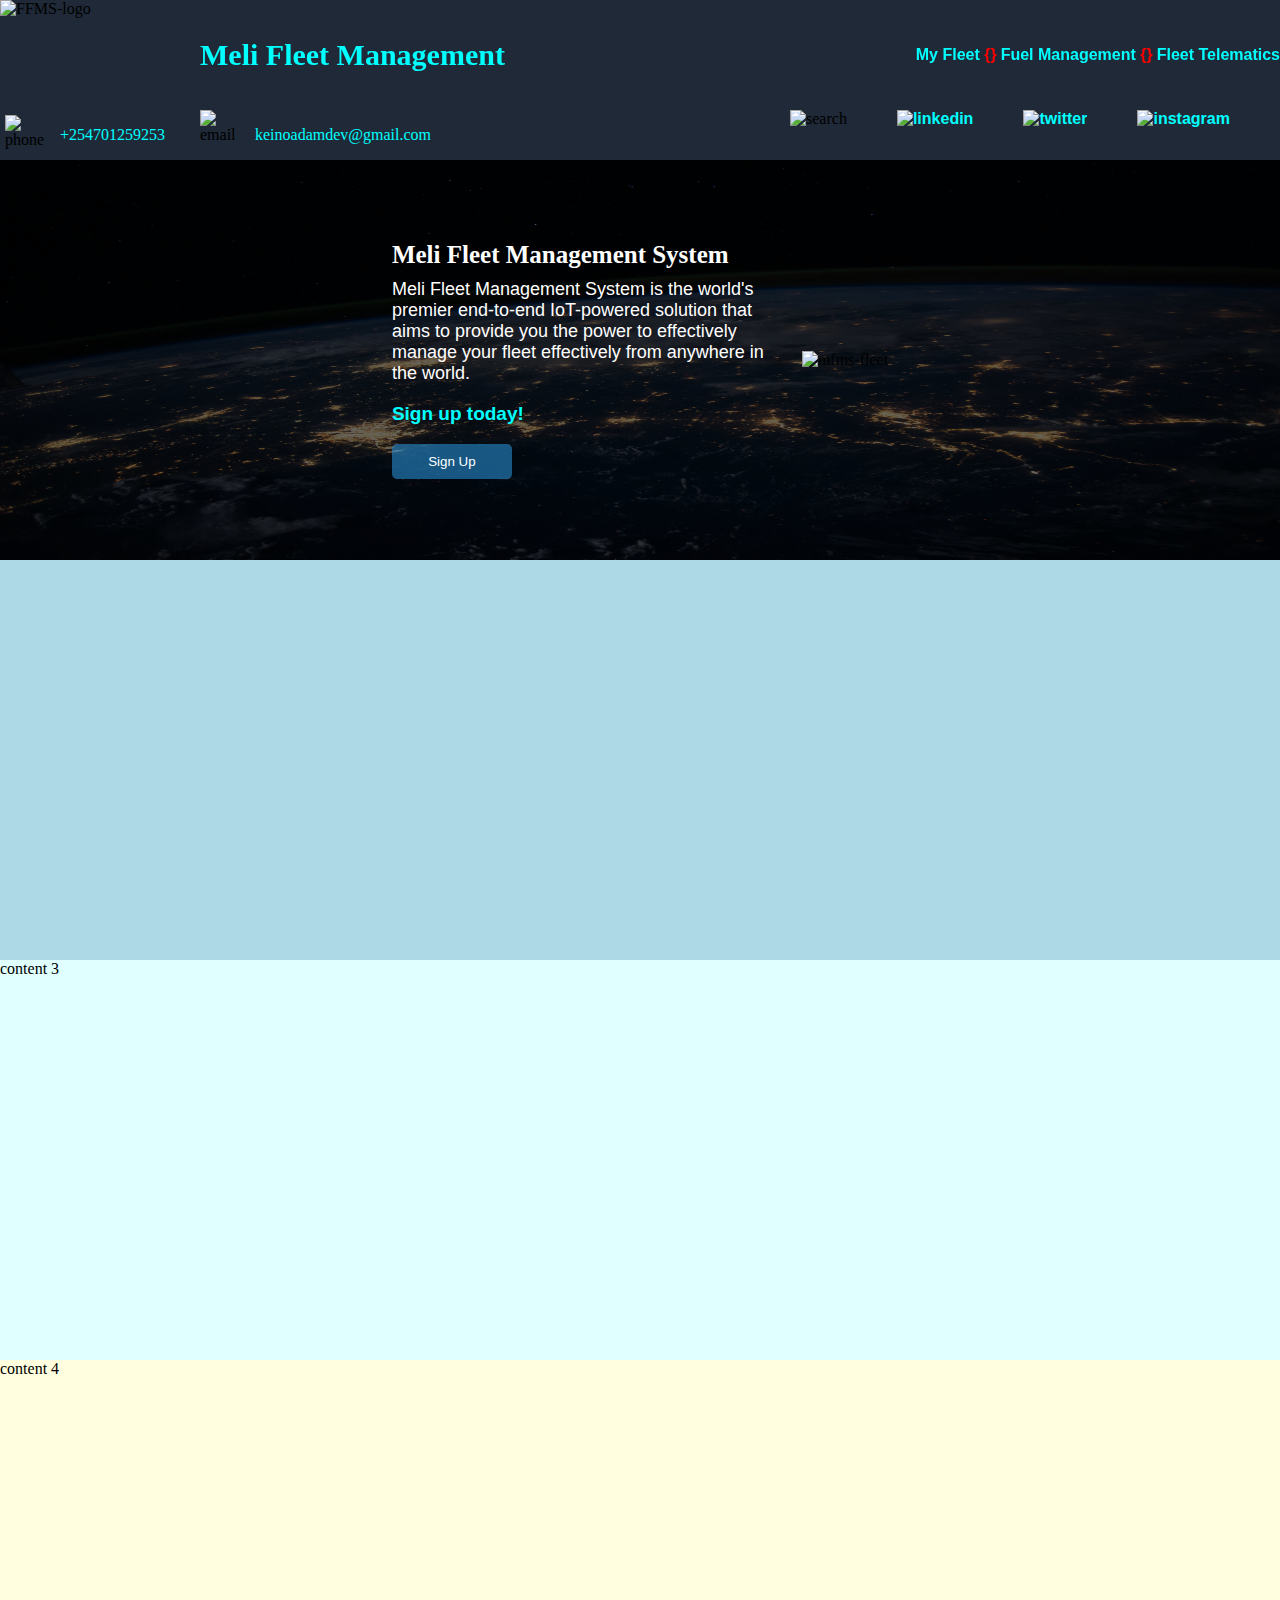
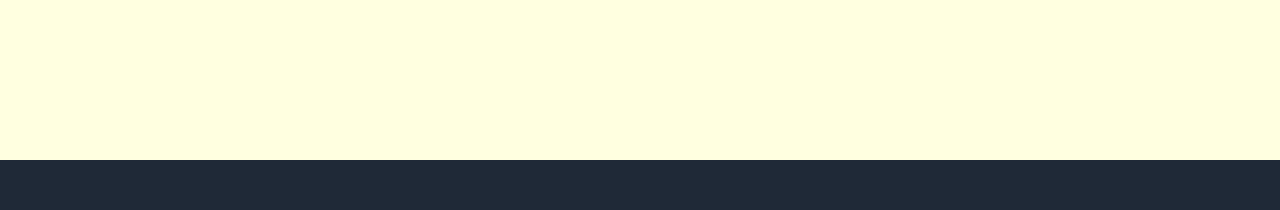
==== index.html @ aba3680a "Section 1 complete!" ====
<!DOCTYPE html>
<html lang="en">
<head>
    <meta charset="UTF-8">
    <meta name="viewport" content="width=device-width, initial-scale=1.0">
    <title>Meli Fleet</title>
    <link rel="icon" href="images/company-logo2.png">
    <link rel="stylesheet" href="styles/general.css">
    <link rel="stylesheet" href="styles/header.css">
    <link rel="stylesheet" href="styles/content1.css">
    <link rel="stylesheet" href="styles/footer.css">

</head>
<body>
    <!-- Code for the header section of the page -->
    <div class="header">
        <div class="header-logo">
            <img class="ffms-logo" src="images/company-logo.png" alt="FFMS-logo">
        </div>
        <div class="header-text">
            <p>Meli Fleet Management</p>
        </div>
        <div class="header-links">
            <a href="pages/myfleet.html" target="_blank">My Fleet <span class="separator">{}</span></a>
            <a href="pages/fuelmanage.html" target="_blank">Fuel Management <span class="separator">{}</span></a>
            <a href="pages/telematics.html" target="_blank">Fleet Telematics</a>
        </div>
    </div>
    <div class="contacts-header">
        <div class="phone-contact">
            <img class="phone-icon" src="images/phone-icon1.png" alt="phone">
            <p class="phone-number">+254701259253</p>
        </div>
        <div class="email-contact">
            <img class="email-icon" src="images/email-icon.png" alt="email">
            <p class="email-address">keinoadamdev@gmail.com</p>
        </div>
        <div class="social-links">
            <div>
                <img class="search-icon" src="images/search-icon.png" alt="search">
            </div>
            <div>
                <a href="https://www.linkedin.com/in/adam-keino-sengineer/" target="_blank" rel="noopener"><img class="linkedin-icon" src="images/linkedin-icon.png" alt="linkedin"></a>
            </div>
            <div>
                <a href="https://twitter.com/melifleet" target="_blank" rel="noopener"><img class="twitter-icon" src="images/twitter-icon.png" alt="twitter"></a>
            </div>
            <div>
                <a href="https://www.instagram.com/melifleet/" target="_blank" rel="noopener"><img class="instagram-icon" src="images/instagram-icon.png" alt="instagram"></a>
            </div>

        </div>
    </div>
    <!-- Code for the content sections within the page -->
    <div class="content-flex">
        <div class="content1">
            <div class="system-description">
                <p class="system-title">Meli Fleet Management System</p>
                <p class="system-notes">Meli Fleet Management System
                    is the world's premier end-to-end IoT-powered solution
                    that aims to provide you the power to effectively manage
                    your fleet effectively from anywhere in the world. <br>
                </p>
                <p class="system-action-call">Sign up today!</p>
                <button class="action-call-button">Sign Up</button>
            </div>
            <div class="system-image">
                <img class="welcome-image" src="images/ffms-fleet.jpg" alt="mfms-fleet">
            </div>
        </div>
        <div class="content2">
            
        </div>
        <div class="content3">
            content 3
        </div>
        <div class="content4">
            content 4
        </div>
    </div>
    <!-- Code for the footer section with the disclaimers -->
    <div class="footer">
        <div class="copyright">

        </div>
        <div class="disclamer-links">

        </div>
    </div>
</body>
</html>
---- styles/general.css ----
body {
    height: 1700px;
    padding-top: 110px;
    margin: 0;
}
---- styles/header.css ----
.header {
    display: flex;
    flex-direction: row;
    justify-content: space-between;
    position: fixed;
    top: 0;
    left: 0;
    right: 0;
    height: 110px;
    background-color: #1F2937;
    align-items: center;
}
.header-logo {
    display: flex;
    width: 200px;
    height: 110px; 
    align-items: center;  
}
.ffms-logo {
    height: 110px;
    width: 160px;
    border-style: none;
    cursor: pointer;
}
.header-text {
    flex: 1;
    color: aqua;
    font-weight: bold;
    font-family: garamond;
    font-size: 30px;
}
a {
    font-family: arial;
    font-weight: bold;
    text-decoration: none;
    color: aqua;
}
.separator {
    color: red;
}

.contacts-header {
    display: flex;
    flex-direction: row;
    justify-content: space-between;
    /* position: fixed; */
    /* top: 110px; */
    /* left: 0;
    right: 0; */
    background-color: #1F2937;
    height: 50px;
}
.phone-contact {
    display: flex;
    flex-direction: row;
    width: 200px;
}
.email-contact {
    display: flex;
    flex-direction: row;
    flex: 1;
}
.phone-number {
    color: aqua;
}
.email-address {
    color: aqua;
}
.social-links {
    display: flex;
    flex-direction: row;
    flex: 1;
    justify-content: space-evenly;
}
.phone-icon {
    width: 40px;
    height: 40px;
    cursor: pointer;
    margin-right: 15px;
    padding-top: 5px;
    padding-left: 5px;
}
.email-icon {
    width: 40px;
    height: 40px;
    cursor: pointer;
    margin-right: 15px;
}
.search-icon {
    width: 35px;
    height: 35px;
    cursor: pointer;
}
.linkedin-icon {
    width: 35px;
    height: 35px;
    cursor: pointer;
}
.twitter-icon {
    width: 35px;
    height: 35px;
    cursor: pointer;
}
.instagram-icon {
    width: 35px;
    height: 35px;
    cursor: pointer;
}
---- styles/content1.css ----
.content-flex {
    display: flex;
    flex-direction: column;
}
.content1 {
    display: flex;
    flex-direction: row;
    height: 400px;
    background-color: rgba(0,0,0,0.6);
    background-image: url(../images/background.jpg);
    background-size: 100% 100%;
    align-items: center;
    justify-content: center;
    gap: 10px;
    background-blend-mode: overlay;
}
.system-description {
    display: flex;
    flex-direction: column;
    width: 400px;
}
.system-title {
    font-family: garamond;
    font-size: 25px;
    color: white;
    font-weight: bold;
    margin: 0;
    padding: 0;
    padding-bottom: 10px;
}
.system-notes {
    font-family: arial;
    color: white;
    font-size: 18px;
    padding: 0;
    margin: 0;
}
.system-action-call {
    font-family: arial;
    color: aqua;
    font-weight: bold;
    font-size: 19px;
}
.action-call-button {
    width: 120px;
    height: 35px;
    background-color: rgba(45,165,245,0.5);
    color: white;
    border-radius: 5px;
    cursor: pointer;
    border: none;
    transition: background-color 0.4s, box-shadow 0.3s, color 0.3s;
}
.action-call-button:hover {
    background-color: rgb(45,165,245);
    box-shadow: 0px 0px 2px 2px rgba(0,240,240,0.5);
}
.action-call-button:active {
    background-color: aqua;
    color: black;
}
.welcome-image {
    height: 250px;
    width: 400px;
}
.content2 {
    display: flex;
    flex-direction: row;
    height: 400px;
    background-color: lightblue;
}
.content3 {
    display: flex;
    flex-direction: row;
    height: 400px;
    background-color: lightcyan;
}
.content4 {
    display: flex;
    flex-direction: row;
    height: 400px;
    background-color: lightyellow;
}
---- styles/footer.css ----
.footer {
    display: flex;
    flex-direction: row;
    height: 50px;
    background-color: #1F2937;
}
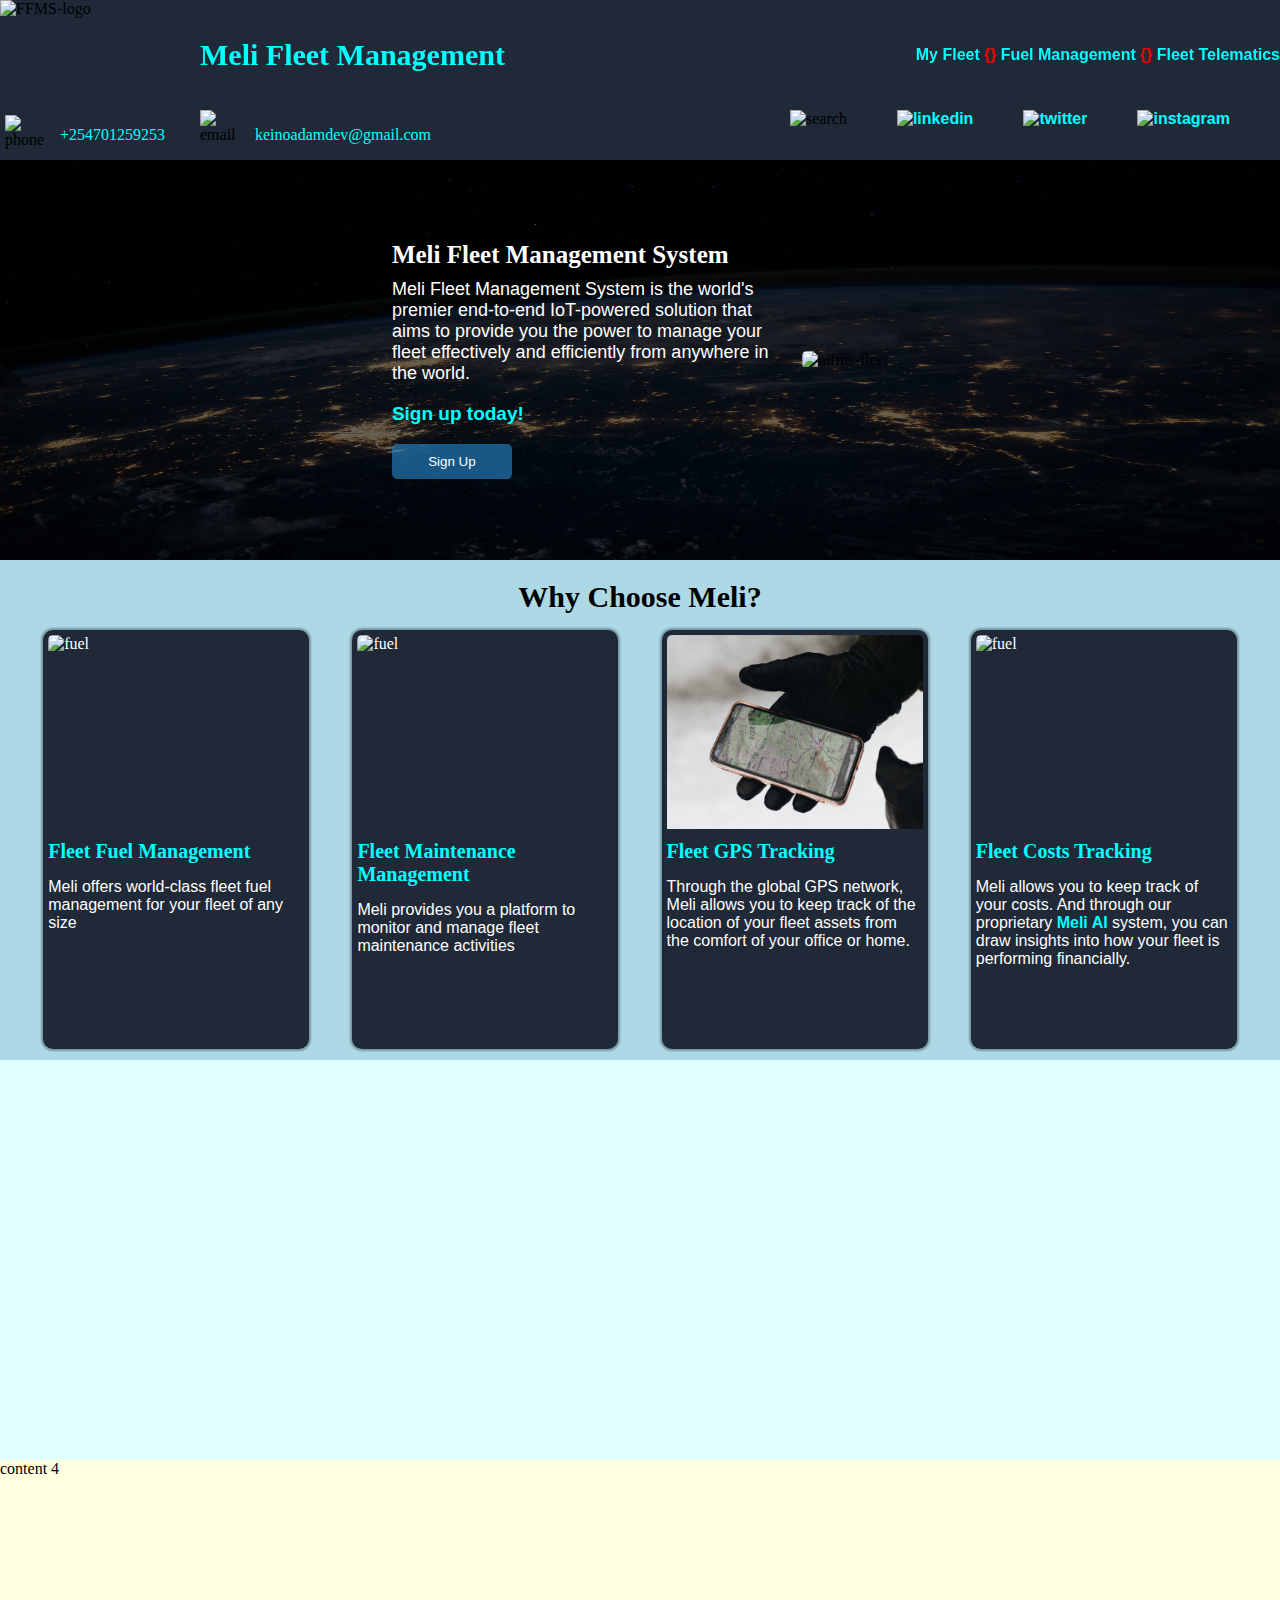
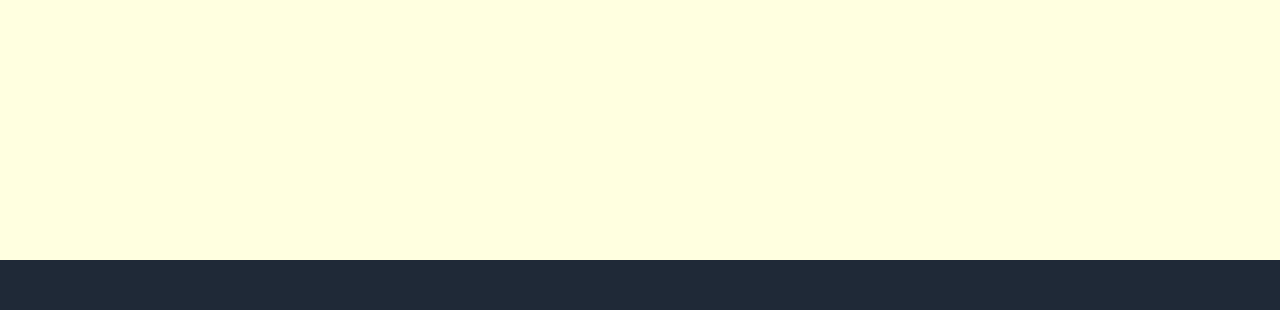
==== commit a32dbc02: "Section 2 complete!" ====
--- a/index.html
+++ b/index.html
@@ -8,6 +8,8 @@
     <link rel="stylesheet" href="styles/general.css">
     <link rel="stylesheet" href="styles/header.css">
     <link rel="stylesheet" href="styles/content1.css">
+    <link rel="stylesheet" href="styles/content2.css">
+    <link rel="stylesheet" href="styles/content3.css">
     <link rel="stylesheet" href="styles/footer.css">
 
 </head>
@@ -58,8 +60,8 @@
                 <p class="system-title">Meli Fleet Management System</p>
                 <p class="system-notes">Meli Fleet Management System
                     is the world's premier end-to-end IoT-powered solution
-                    that aims to provide you the power to effectively manage
-                    your fleet effectively from anywhere in the world. <br>
+                    that aims to provide you the power to manage
+                    your fleet effectively and efficiently from anywhere in the world. <br>
                 </p>
                 <p class="system-action-call">Sign up today!</p>
                 <button class="action-call-button">Sign Up</button>
@@ -69,10 +71,64 @@
             </div>
         </div>
         <div class="content2">
-            
+            <div class="content2-header">
+                <p class="c2-header">Why Choose Meli?</p>
+            </div>
+            <div class="content2-boxes">
+                <div class="c2-box1">
+                    <div class="box-image-container">
+                        <img class="box-image" src="images/ffms-fuel.jpg" alt="fuel">
+                    </div>
+                    <div class="box-content-container">
+                        <p class="box-content-header">Fleet Fuel Management</p>
+                        <p class="box-content-body">
+                            Meli offers world-class fleet fuel management for 
+                            your fleet of any size
+                        </p>
+                    </div>
+                </div>
+                <div class="c2-box2">
+                    <div class="box-image-container">
+                        <img class="box-image" src="images/ffms-maintenance.jpg" alt="fuel">
+                    </div>
+                    <div class="box-content-container">
+                        <p class="box-content-header">Fleet Maintenance Management</p>
+                        <p class="box-content-body">
+                            Meli provides you a platform to monitor and manage fleet
+                            maintenance activities
+                        </p>
+                    </div>
+                </div>
+                <div class="c2-box3">
+                    <div class="box-image-container">
+                        <img class="box-image" src="images/ffms-gps.jpg" alt="fuel">
+                    </div>
+                    <div class="box-content-container">
+                        <p class="box-content-header">Fleet GPS Tracking</p>
+                        <p class="box-content-body">
+                            Through the global GPS network, Meli allows you to
+                            keep track of the location of your fleet assets
+                            from the comfort of your office or home.
+                        </p>
+                    </div>
+                </div>
+                <div class="c2-box4">
+                    <div class="box-image-container">
+                        <img class="box-image" src="images/ffms-track.jpg" alt="fuel">
+                    </div>
+                    <div class="box-content-container">
+                        <p class="box-content-header">Fleet Costs Tracking</p>
+                        <p class="box-content-body">
+                            Meli allows you to keep track of your costs. And  through 
+                            our proprietary <span class="AI"> Meli AI </span>system, you can draw insights into how
+                            your fleet is performing financially.
+                        </p>
+                    </div>
+                </div>
+            </div>
         </div>
         <div class="content3">
-            content 3
+            
         </div>
         <div class="content4">
             content 4
--- a/styles/content1.css
+++ b/styles/content1.css
@@ -62,6 +62,8 @@
 .welcome-image {
     height: 250px;
     width: 400px;
+    border-radius: 5px;
+    cursor: pointer;
 }
 .content2 {
     display: flex;
--- a/styles/content2.css
+++ b/styles/content2.css
@@ -0,0 +1,109 @@
+.content2 {
+    display: flex;
+    flex-direction: column;
+    gap: 20px;
+    height: 500px;
+}
+.content2-header {
+    height: 50px;
+    justify-content: center;
+    align-items: center;
+    text-align: center;
+}
+.c2-header {
+    font-family: garamond;
+    font-size: 30px;
+    margin: 0;
+    padding: 0;
+    font-weight: bold;
+    padding-top: 20px;
+}
+.content2-boxes {
+    display: flex;
+    flex-direction: row;
+    height: 450px;
+    justify-content: space-evenly;
+}
+.c2-box1 {
+    display: flex;
+    flex-direction: column;
+    justify-content: space-evenly;
+    gap: 1px;
+    width: 20%;
+    height: 95%;
+    box-shadow: 0px 0px 2px 2px rgba(0,0,0,0.3);
+    padding: 5px;
+    border-radius: 10px;
+    cursor: pointer;
+    background-color: #1F2937;
+    color: white;
+}
+.c2-box2 {
+    display: flex;
+    flex-direction: column;
+    justify-content: center;
+    gap: 1px;
+    width: 20%;
+    height: 95%;
+    box-shadow: 0px 0px 2px 2px rgba(0,0,0,0.3);
+    padding: 5px;
+    border-radius: 10px;
+    cursor: pointer;
+    background-color: #1F2937;
+    color: white;
+}
+.c2-box3 {
+    display: flex;
+    flex-direction: column;
+    justify-content: center;
+    gap: 1px;
+    width: 20%;
+    height: 95%;
+    box-shadow: 0px 0px 2px 2px rgba(0,0,0,0.3);
+    padding: 5px;
+    border-radius: 10px;
+    cursor: pointer;
+    background-color: #1F2937;
+    color: white;
+}
+.c2-box4 {
+    display: flex;
+    flex-direction: column;
+    justify-content: center;
+    gap: 1px;
+    width: 20%;
+    height: 95%;
+    box-shadow: 0px 0px 2px 2px rgba(0,0,0,0.3);
+    padding: 5px;
+    border-radius: 10px;
+    cursor: pointer;
+    background-color: #1F2937;
+    color: white;
+}
+.box-image-container {
+    height: 50%;
+}
+.box-content-container {
+    height: 50%;
+}
+.box-image {
+    height: 95%;
+    width: 100%;
+    border-radius: 5px 5px 0px 0px;
+}
+.box-content-header {
+    font-family: Times;
+    font-size: 20px;
+    font-weight: bold;
+    margin: 0;
+    margin-bottom: 15px;
+    color: aqua;
+}
+.box-content-body {
+    font-family: arial;
+    margin: 0;
+}
+.AI {
+    color: aqua;
+    font-weight: bold;
+}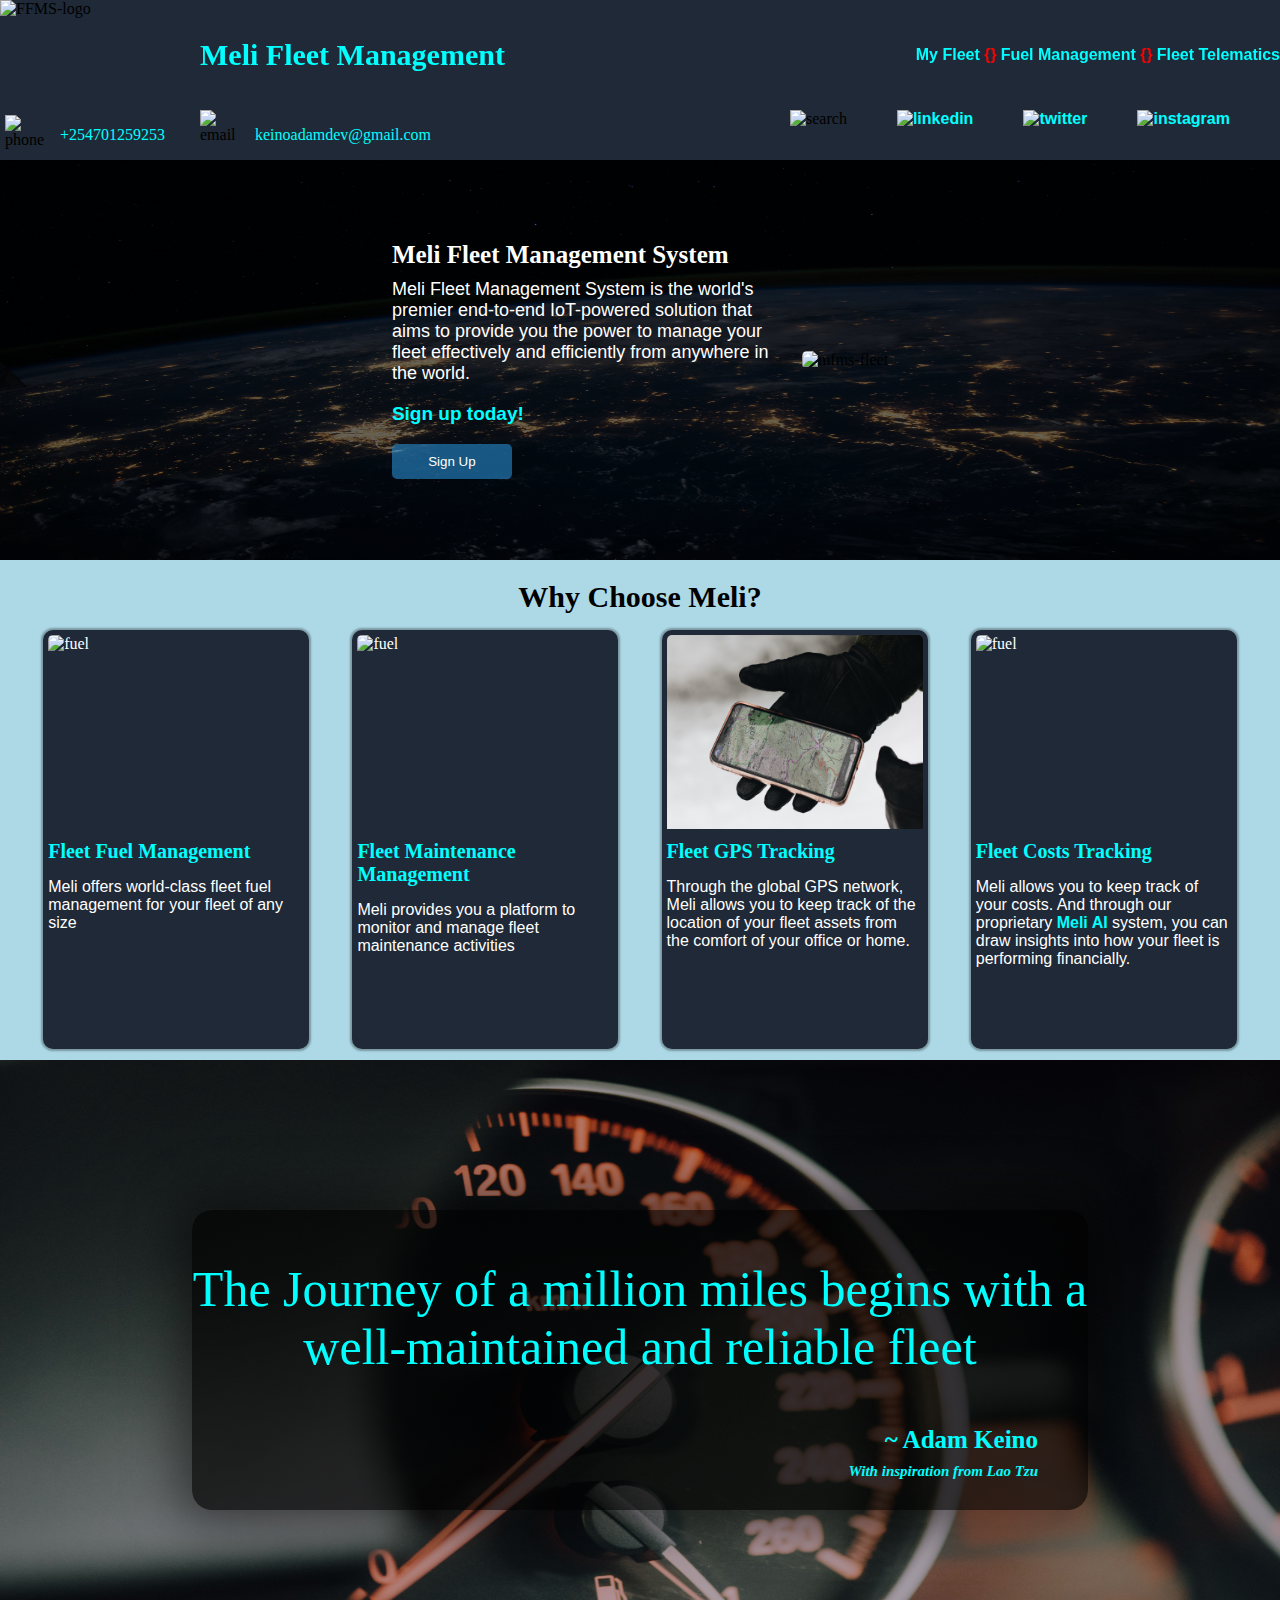
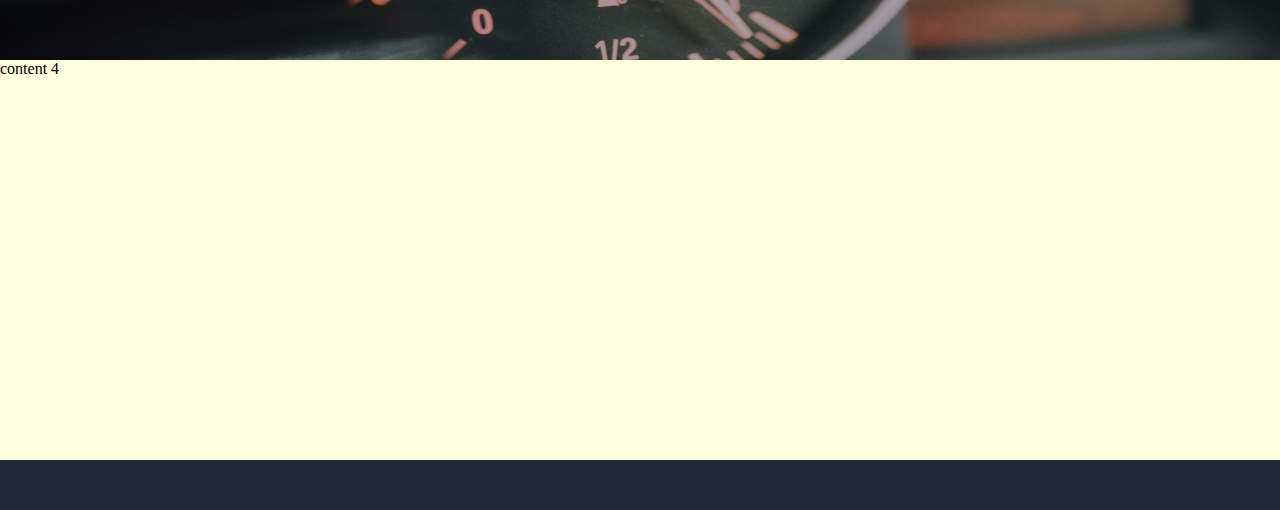
==== commit c7f2c7a2: "Section 3 complete" ====
--- a/index.html
+++ b/index.html
@@ -128,7 +128,16 @@
             </div>
         </div>
         <div class="content3">
-            
+            <div class="quote-container">
+                <p class="quote">
+                    The Journey of a million miles begins with 
+                    a well-maintained and reliable fleet 
+                </p>
+                <p class="quote-author">
+                    ~ Adam Keino <br>
+                    <span class="disclaimer"><em>With inspiration from Lao Tzu</em></span>
+                </p>
+            </div>
         </div>
         <div class="content4">
             content 4
--- a/styles/content3.css
+++ b/styles/content3.css
@@ -0,0 +1,36 @@
+.content3 {
+    display: flex;
+    flex-direction: row;
+    height: 600px;
+    background-color: rgba(0,0,0,0.3);
+    background-image: url(../images/background1.jpg);
+    background-size: 100% 100%;
+    align-items: center;
+    justify-content: center;
+    gap: 10px;
+    background-blend-mode: overlay;
+}
+.quote-container {
+    width: 70%;
+    height: 50%;
+    background-color: rgba(0,0,0,0.7);
+    color: aqua;
+    border-radius: 20px;
+    box-shadow: 0px 0px 50px 15px rgba(0,0,0,0.5);
+}
+.quote {
+    font-family: cursive;
+    font-size: 50px;
+    text-align: center;
+}
+.quote-author {
+    text-align: right;
+    padding-right: 50px;
+    font-size: 25px;
+    font-weight: bold;
+    margin: 0;
+}
+.disclaimer {
+    font-size: 15px;
+    margin: 0;
+}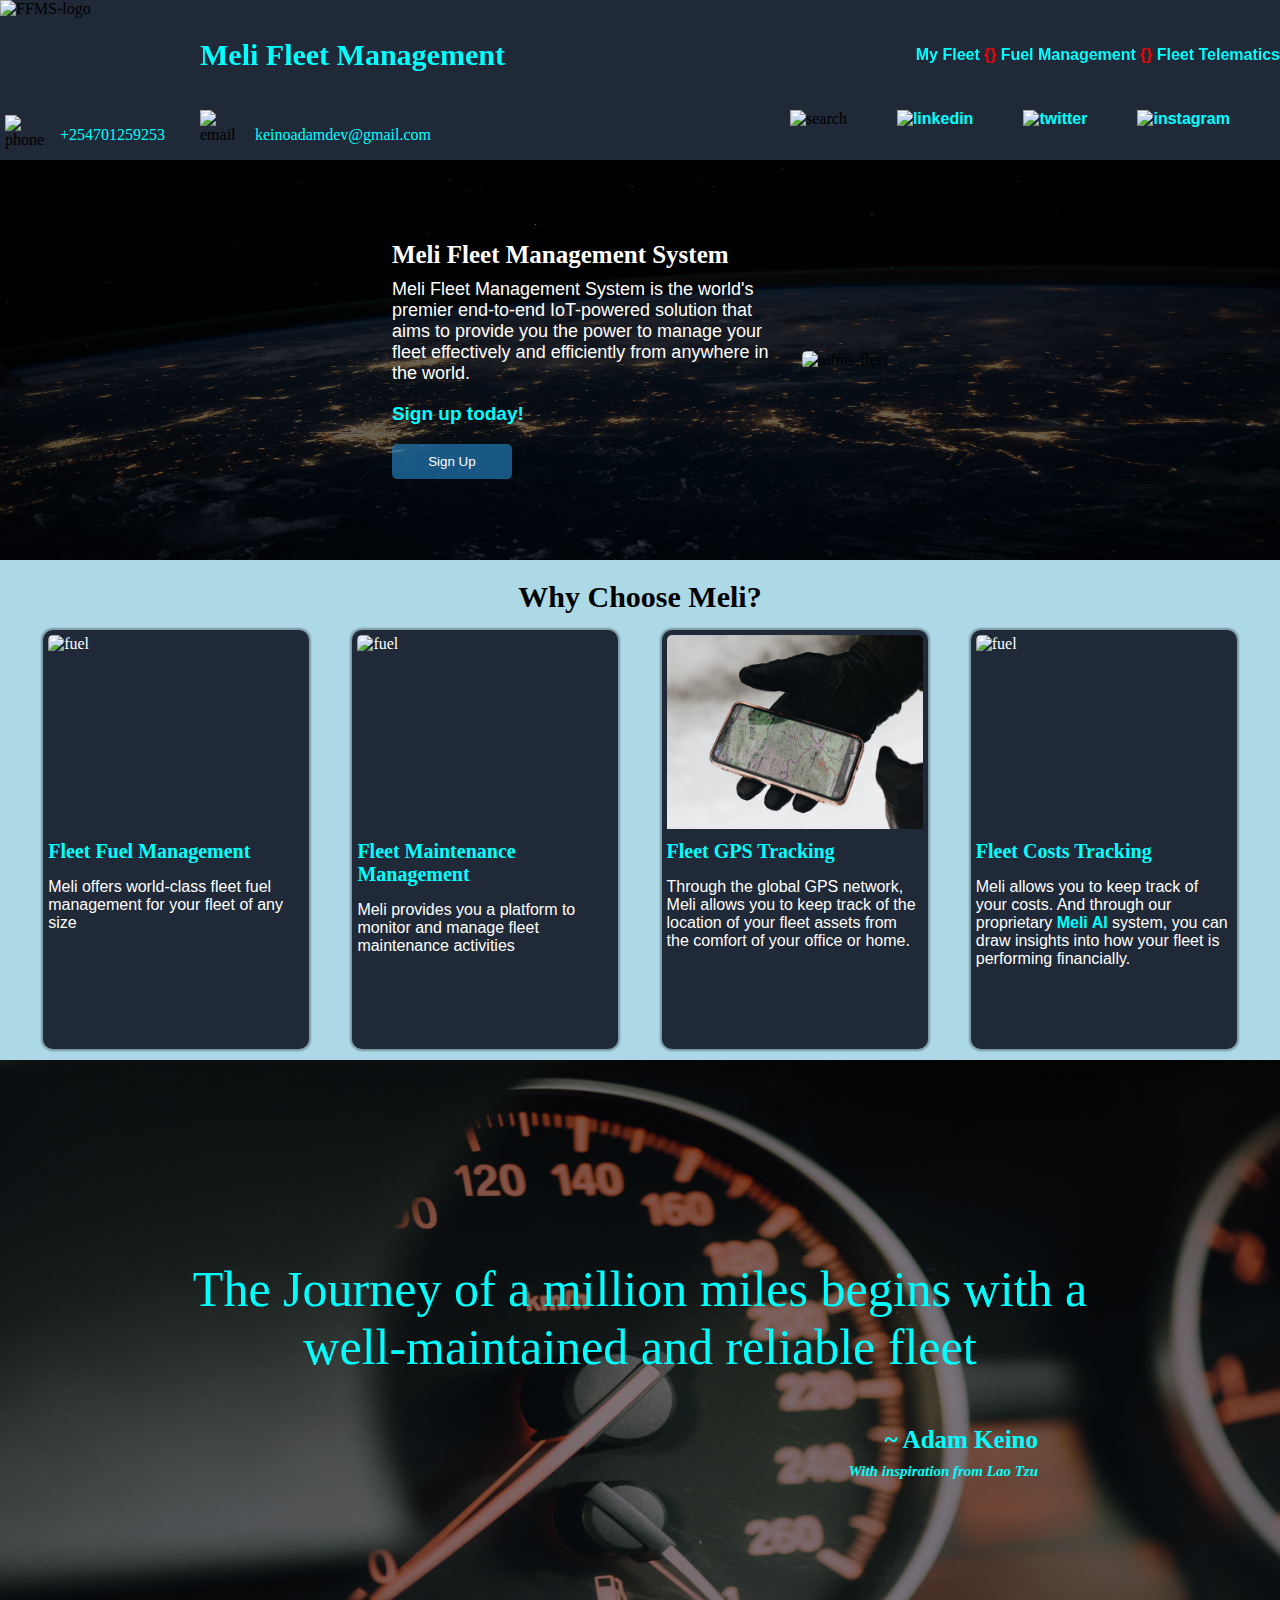
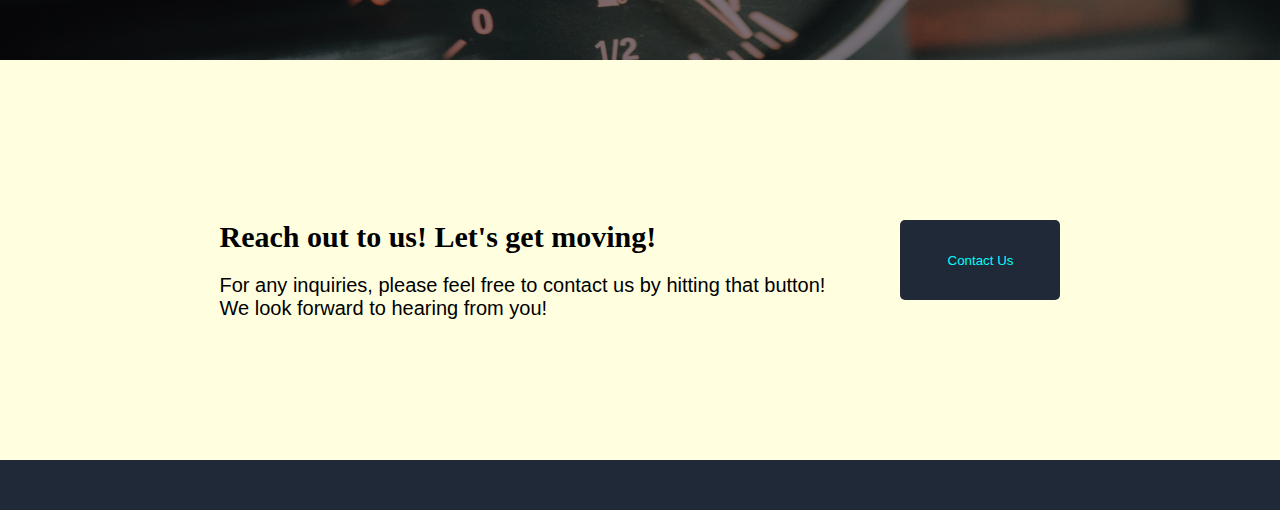
==== commit e1479fe2: "Section 4 complete!" ====
--- a/index.html
+++ b/index.html
@@ -10,6 +10,7 @@
     <link rel="stylesheet" href="styles/content1.css">
     <link rel="stylesheet" href="styles/content2.css">
     <link rel="stylesheet" href="styles/content3.css">
+    <link rel="stylesheet" href="styles/content4.css">
     <link rel="stylesheet" href="styles/footer.css">
 
 </head>
@@ -140,7 +141,19 @@
             </div>
         </div>
         <div class="content4">
-            content 4
+            <div class="contactus">
+                <div class="contactus-text-container">
+                    <p class="contactus-header">Reach out to us! Let's get moving!</p>
+                    <p class="contactus-body">
+                        For any inquiries, please feel free to contact 
+                        us by hitting that button! <br>
+                        We look forward to hearing from you!
+                    </p>
+                </div>
+                <div class="contactus-button-container">
+                    <button class="contactus-button">Contact Us</button>
+                </div>
+            </div>
         </div>
     </div>
     <!-- Code for the footer section with the disclaimers -->
@@ -148,7 +161,7 @@
         <div class="copyright">
 
         </div>
-        <div class="disclamer-links">
+        <div class="legal-links">
 
         </div>
     </div>
--- a/styles/content3.css
+++ b/styles/content3.css
@@ -2,7 +2,7 @@
     display: flex;
     flex-direction: row;
     height: 600px;
-    background-color: rgba(0,0,0,0.3);
+    background-color: rgba(0,0,0,0.5);
     background-image: url(../images/background1.jpg);
     background-size: 100% 100%;
     align-items: center;
@@ -13,10 +13,9 @@
 .quote-container {
     width: 70%;
     height: 50%;
-    background-color: rgba(0,0,0,0.7);
     color: aqua;
     border-radius: 20px;
-    box-shadow: 0px 0px 50px 15px rgba(0,0,0,0.5);
+
 }
 .quote {
     font-family: cursive;
--- a/styles/content4.css
+++ b/styles/content4.css
@@ -0,0 +1,48 @@
+.content4 {
+    display: flex;
+    justify-content: center;
+    align-items: center;
+}
+.contactus {
+    display: flex;
+    flex-direction: row;
+    width: 70%;
+    height: 60%;
+    justify-content: space-around;
+    align-items: center;
+    gap: 20px;
+}
+.contactus-header {
+    font-family: garamond;
+    font-size: 30px;
+    margin: 0;
+    padding: 0;
+    font-weight: bold;
+    padding-top: 20px;
+}
+.contactus-body {
+    font-family: arial;
+    font-size: 20px;
+    margin: 0;
+    padding: 0;
+    padding-top: 20px;
+}
+.contactus-button {
+    width: 160px;
+    height: 80px;
+    border: none;
+    border-radius: 5px;
+    cursor: pointer;
+    color: aqua;
+    background-color: #1F2937;
+    transition: background-color 0.2s, color 0.2s, box-shadow 0.2s;
+}
+.contactus-button:hover {
+    background-color: rgb(45,170,250);
+    color: white;
+    box-shadow: 0px 0px 2px 2px rgba(45,170,250,0.5);
+}
+.contactus-button:active {
+    color: aqua;
+    background-color: #1F2937;
+}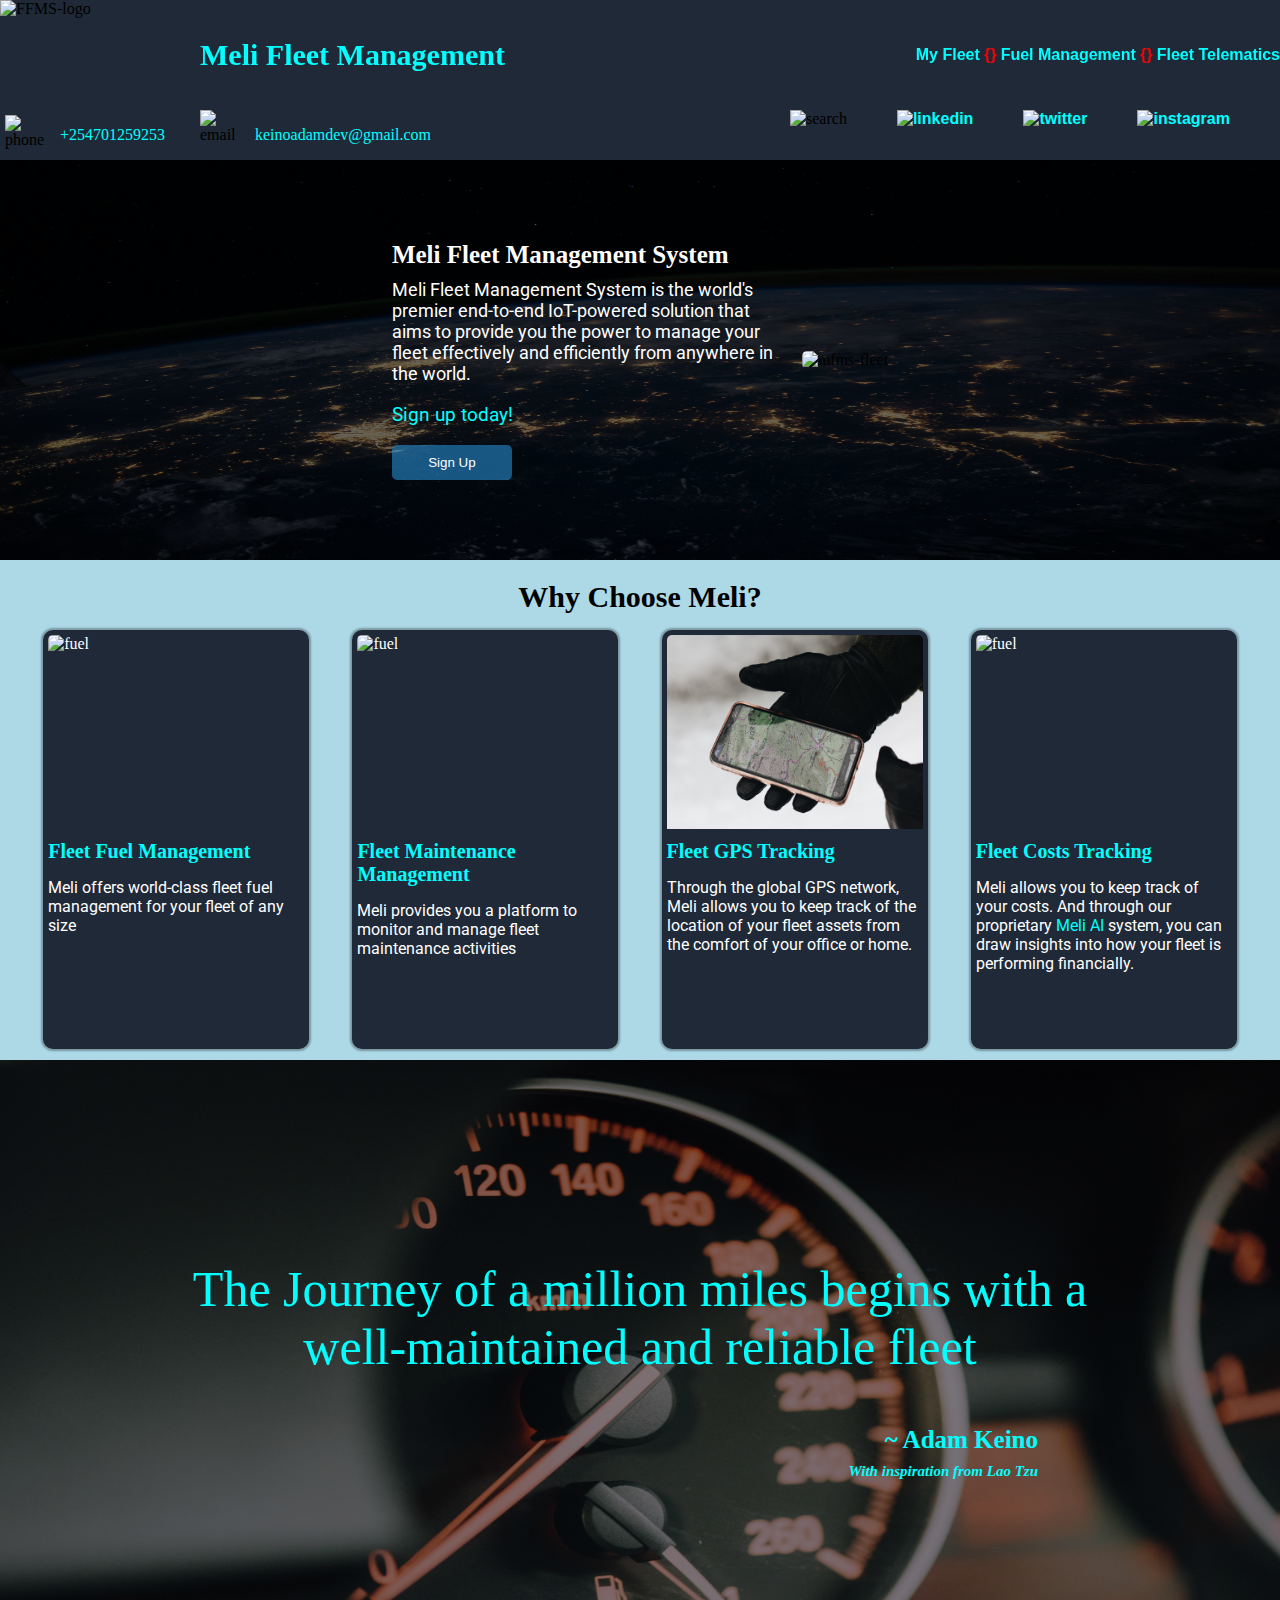
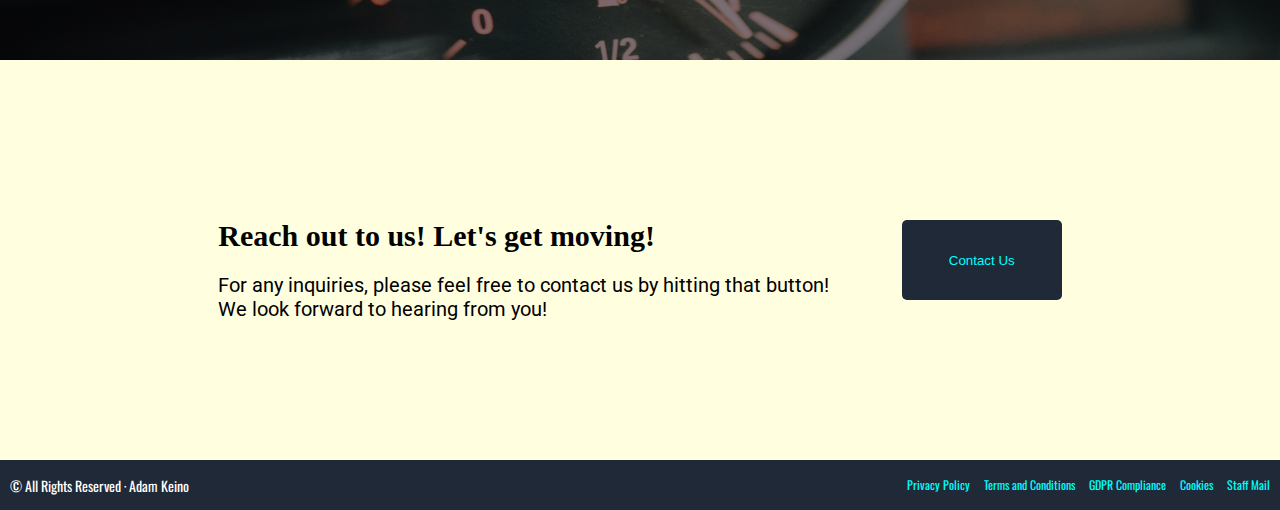
==== commit e2e637bf: "Footer complete!" ====
--- a/index.html
+++ b/index.html
@@ -12,7 +12,9 @@
     <link rel="stylesheet" href="styles/content3.css">
     <link rel="stylesheet" href="styles/content4.css">
     <link rel="stylesheet" href="styles/footer.css">
-
+    <link rel="preconnect" href="https://fonts.googleapis.com">
+    <link rel="preconnect" href="https://fonts.gstatic.com" crossorigin>
+    <link href="https://fonts.googleapis.com/css2?family=Oswald:wght@500&family=Roboto:wght@400;500&display=swap" rel="stylesheet">
 </head>
 <body>
     <!-- Code for the header section of the page -->
@@ -65,7 +67,7 @@
                     your fleet effectively and efficiently from anywhere in the world. <br>
                 </p>
                 <p class="system-action-call">Sign up today!</p>
-                <button class="action-call-button">Sign Up</button>
+                <a href="pages/signup.html" target="_blank" rel="noopener"><button class="action-call-button">Sign Up</button></a>
             </div>
             <div class="system-image">
                 <img class="welcome-image" src="images/ffms-fleet.jpg" alt="mfms-fleet">
@@ -151,7 +153,7 @@
                     </p>
                 </div>
                 <div class="contactus-button-container">
-                    <button class="contactus-button">Contact Us</button>
+                    <a href="pages/contactus.html" target="_blank" rel="noopener"><button class="contactus-button">Contact Us</button></a>
                 </div>
             </div>
         </div>
@@ -159,10 +161,14 @@
     <!-- Code for the footer section with the disclaimers -->
     <div class="footer">
         <div class="copyright">
-
+            <p class=footer-copyright>&#169; All Rights Reserved &#183; Adam Keino</p>
         </div>
         <div class="legal-links">
-
+            <a class="footer-link" href="legaldocs/privacypolicy.html" target="_blank">Privacy Policy</a>
+            <a class="footer-link" href="legaldocs/terms.html" target="_blank">Terms and Conditions</a>
+            <a class="footer-link" href="legaldocs/gdpr.html" target="_blank">GDPR Compliance</a>
+            <a class="footer-link" href="legaldocs/cookies.html" target="_blank">Cookies</a>
+            <a class="footer-link" href="legaldocs/staffmail.html" target="_blank">Staff Mail</a>
         </div>
     </div>
 </body>
--- a/styles/content1.css
+++ b/styles/content1.css
@@ -29,16 +29,16 @@
     padding-bottom: 10px;
 }
 .system-notes {
-    font-family: arial;
+    font-family: 'Roboto', sans-serif;
     color: white;
     font-size: 18px;
     padding: 0;
     margin: 0;
 }
 .system-action-call {
-    font-family: arial;
+    font-family: 'Roboto', sans-serif;
     color: aqua;
-    font-weight: bold;
+    font-weight: normal;
     font-size: 19px;
 }
 .action-call-button {
--- a/styles/content2.css
+++ b/styles/content2.css
@@ -100,10 +100,10 @@
     color: aqua;
 }
 .box-content-body {
-    font-family: arial;
+    font-family: 'Roboto', sans-serif;
     margin: 0;
 }
 .AI {
     color: aqua;
-    font-weight: bold;
+    font-weight: normal;
 }--- a/styles/content4.css
+++ b/styles/content4.css
@@ -21,7 +21,7 @@
     padding-top: 20px;
 }
 .contactus-body {
-    font-family: arial;
+    font-family: 'Roboto', sans-serif;
     font-size: 20px;
     margin: 0;
     padding: 0;
@@ -45,4 +45,8 @@
 .contactus-button:active {
     color: aqua;
     background-color: #1F2937;
+}
+.contactus-button:visited {
+    color: aqua;
+    background-color: rgba(190,17,25,0.5);
 }--- a/styles/footer.css
+++ b/styles/footer.css
@@ -3,4 +3,18 @@
     flex-direction: row;
     height: 50px;
     background-color: #1F2937;
-}+    justify-content: space-between;
+    align-items: center;
+}
+.footer-link {
+    font-size: 12px;
+    padding-right: 10px;
+    font-family: 'Oswald', sans-serif;
+    font-weight: normal;
+}
+.footer-copyright {
+    font-family: 'Oswald', sans-serif;
+    font-size: 14px;
+    color: white;
+    padding-left: 10px;
+}
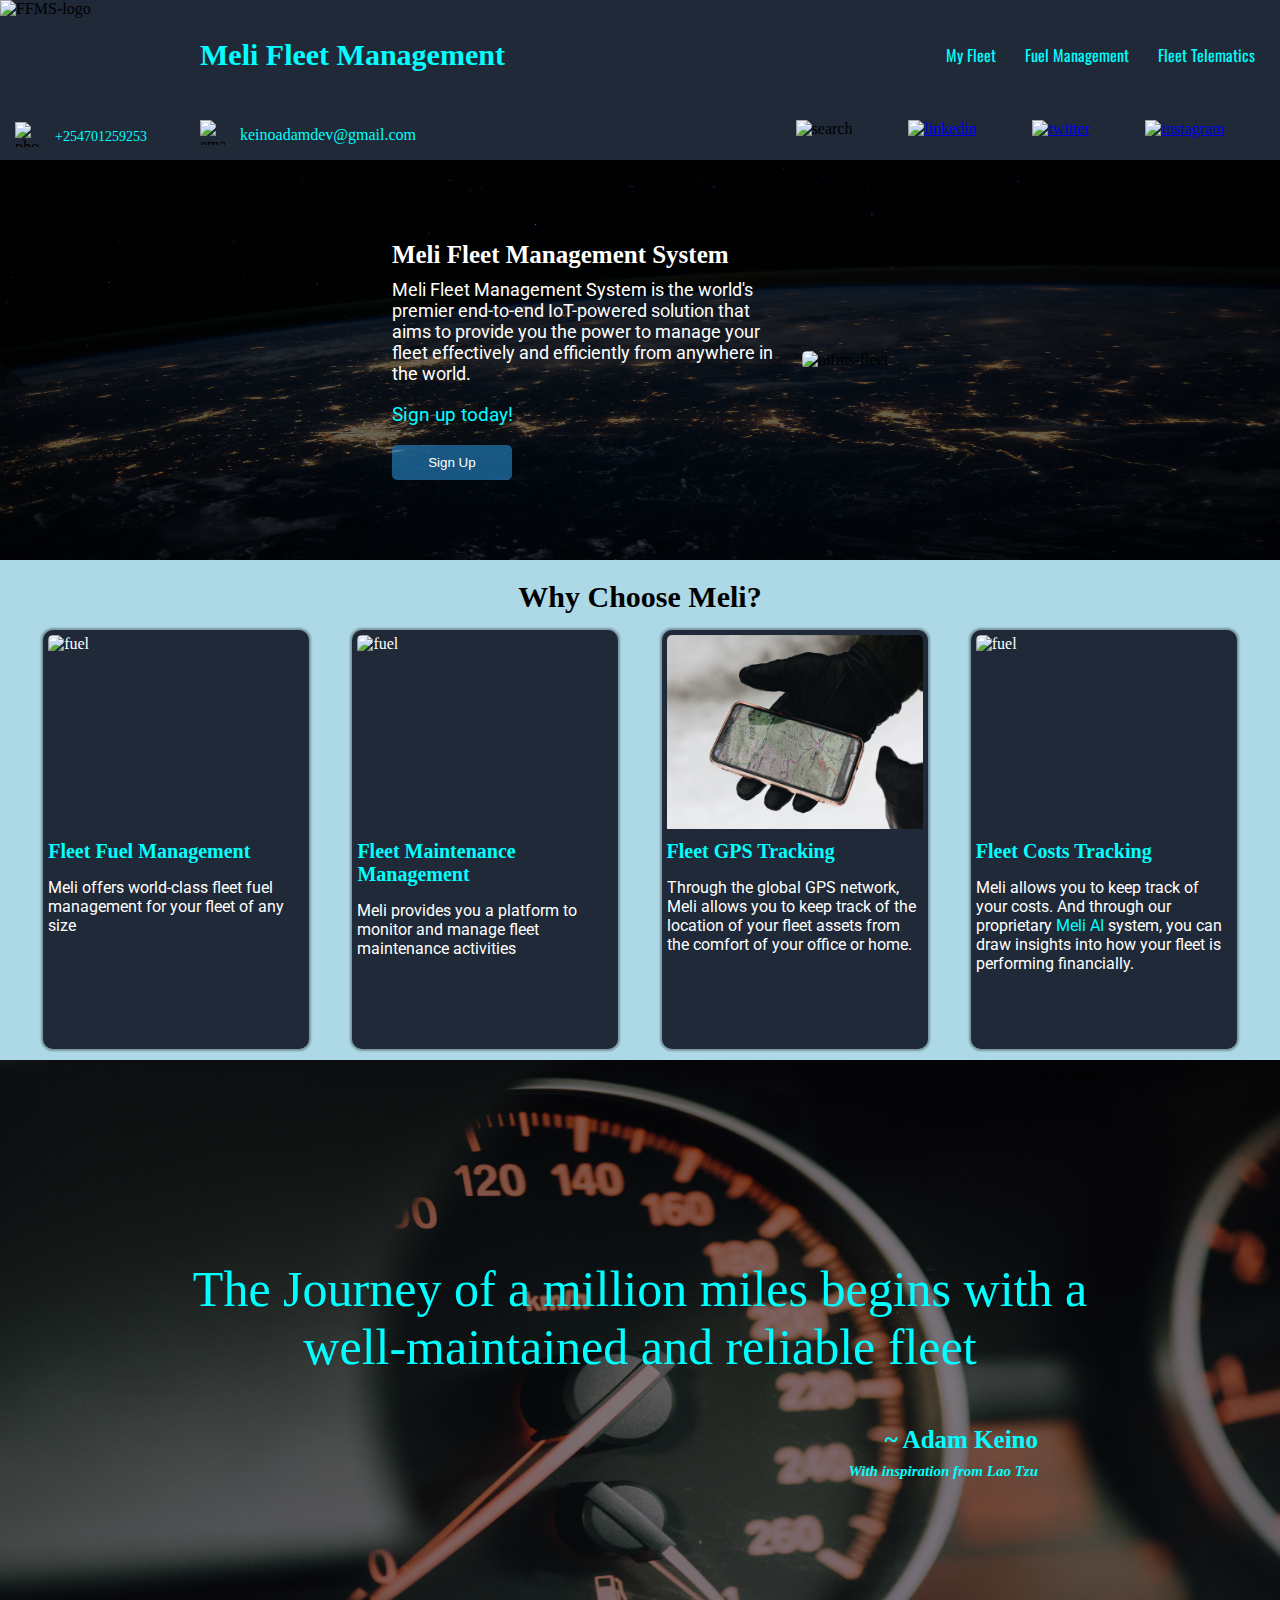
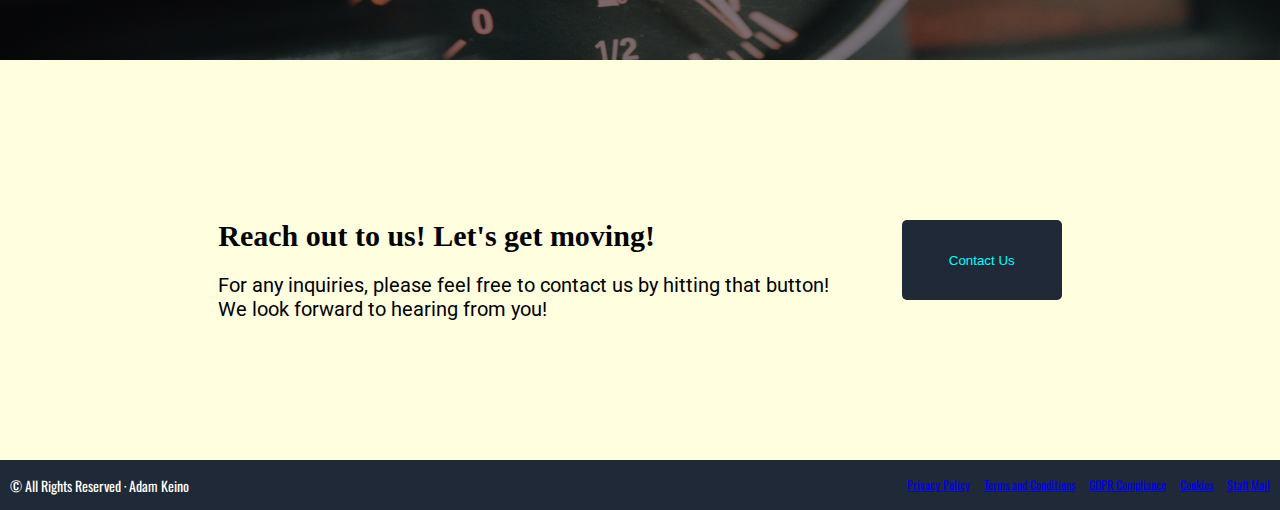
==== commit 3e00a7f6: "Aesthetics Update" ====
--- a/index.html
+++ b/index.html
@@ -26,9 +26,9 @@
             <p>Meli Fleet Management</p>
         </div>
         <div class="header-links">
-            <a href="pages/myfleet.html" target="_blank">My Fleet <span class="separator">{}</span></a>
-            <a href="pages/fuelmanage.html" target="_blank">Fuel Management <span class="separator">{}</span></a>
-            <a href="pages/telematics.html" target="_blank">Fleet Telematics</a>
+            <a class="header-link" href="pages/myfleet.html" target="_blank">My Fleet <span class="separator">  </span></a>
+            <a class="header-link" href="pages/fuelmanage.html" target="_blank">Fuel Management <span class="separator">  </span></a>
+            <a class="header-link" href="pages/telematics.html" target="_blank">Fleet Telematics</a>
         </div>
     </div>
     <div class="contacts-header">
--- a/styles/header.css
+++ b/styles/header.css
@@ -29,11 +29,11 @@
     font-family: garamond;
     font-size: 30px;
 }
-a {
-    font-family: arial;
-    font-weight: bold;
+.header-link {
+    font-family: 'Oswald', sans-serif;
     text-decoration: none;
     color: aqua;
+    padding-right: 25px;
 }
 .separator {
     color: red;
@@ -62,6 +62,8 @@
 }
 .phone-number {
     color: aqua;
+    font-size: 14px;
+    padding-top: 5px;
 }
 .email-address {
     color: aqua;
@@ -73,36 +75,41 @@
     justify-content: space-evenly;
 }
 .phone-icon {
-    width: 40px;
-    height: 40px;
+    width: 25px;
+    height: 25px;
     cursor: pointer;
     margin-right: 15px;
-    padding-top: 5px;
-    padding-left: 5px;
+    padding-top: 12px;
+    padding-left: 15px;
 }
 .email-icon {
-    width: 40px;
-    height: 40px;
+    width: 25px;
+    height: 25px;
     cursor: pointer;
     margin-right: 15px;
+    padding-top: 10px;
 }
 .search-icon {
-    width: 35px;
-    height: 35px;
+    width: 20px;
+    height: 20px;
     cursor: pointer;
+    padding-top: 10px;
 }
 .linkedin-icon {
-    width: 35px;
-    height: 35px;
+    width: 20px;
+    height: 20px;
     cursor: pointer;
+    padding-top: 10px;
 }
 .twitter-icon {
-    width: 35px;
-    height: 35px;
+    width: 20px;
+    height: 20px;
     cursor: pointer;
+    padding-top: 10px;
 }
 .instagram-icon {
-    width: 35px;
-    height: 35px;
+    width: 20px;
+    height: 20px;
     cursor: pointer;
+    padding-top: 10px;
 }
--- a/styles/content1.css
+++ b/styles/content1.css
@@ -13,6 +13,7 @@
     justify-content: center;
     gap: 10px;
     background-blend-mode: overlay;
+    flex-shrink: none;
 }
 .system-description {
     display: flex;
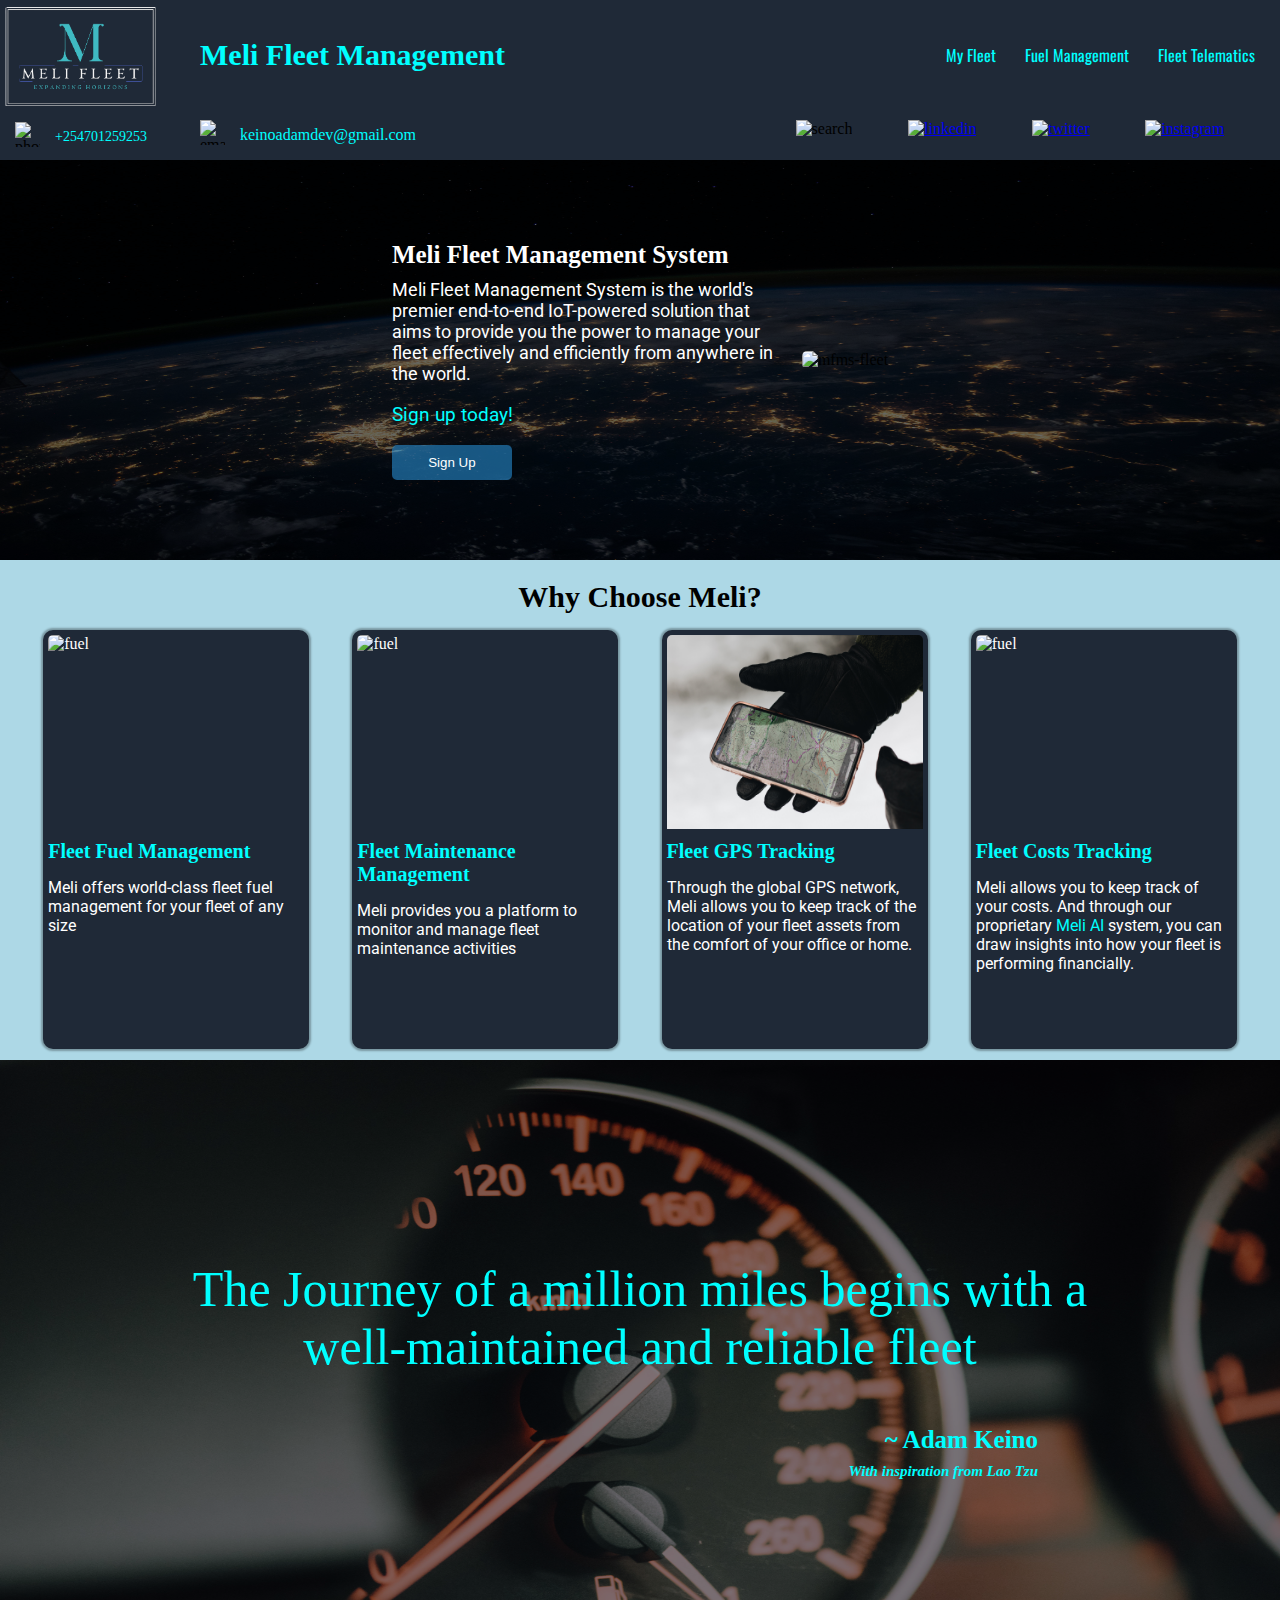
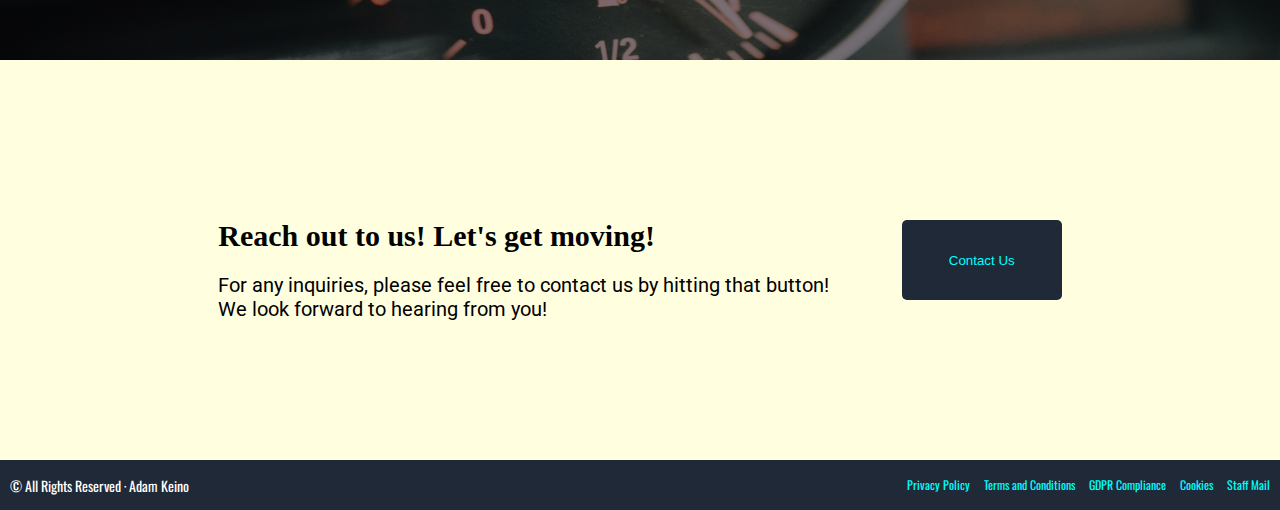
==== commit 2ae42620: "Aesthetics changes" ====
--- a/index.html
+++ b/index.html
@@ -20,7 +20,7 @@
     <!-- Code for the header section of the page -->
     <div class="header">
         <div class="header-logo">
-            <img class="ffms-logo" src="images/company-logo.png" alt="FFMS-logo">
+            <img class="ffms-logo" src="images/company-logo6.png" alt="FFMS-logo">
         </div>
         <div class="header-text">
             <p>Meli Fleet Management</p>
--- a/styles/footer.css
+++ b/styles/footer.css
@@ -11,6 +11,9 @@
     padding-right: 10px;
     font-family: 'Oswald', sans-serif;
     font-weight: normal;
+    text-decoration: none;
+    color: aqua;
+    padding-right: 10px;
 }
 .footer-copyright {
     font-family: 'Oswald', sans-serif;
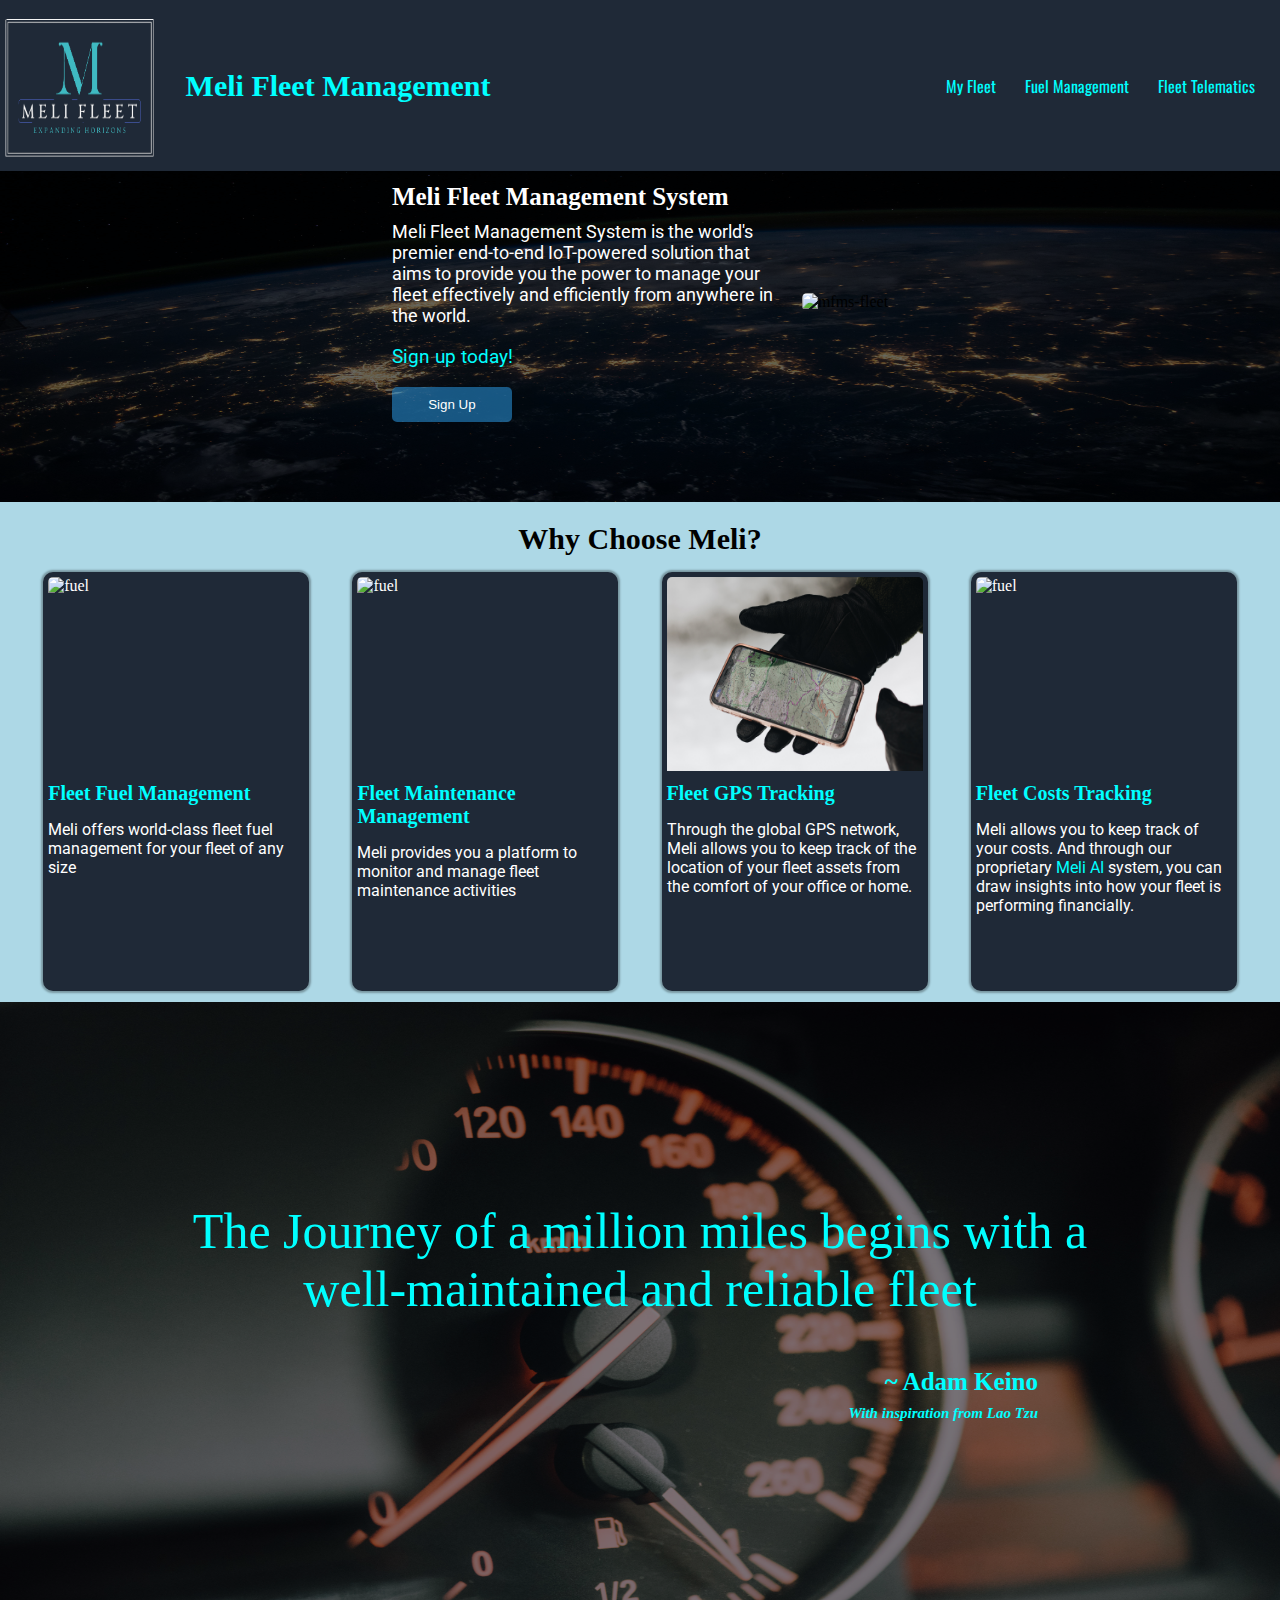
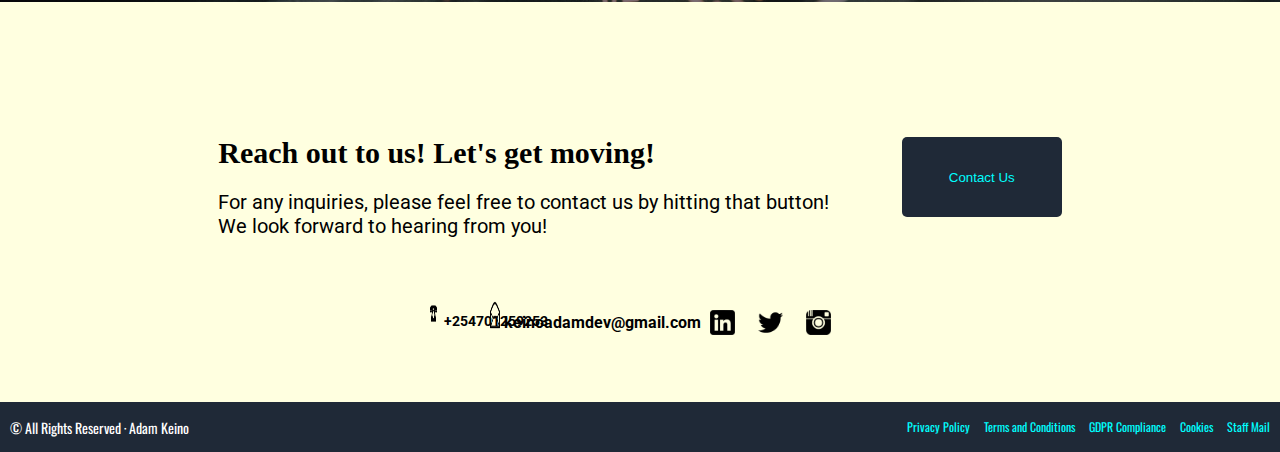
==== commit a5937c5b: "Added to top button and modified style percentages" ====
--- a/index.html
+++ b/index.html
@@ -31,31 +31,7 @@
             <a class="header-link" href="pages/telematics.html" target="_blank">Fleet Telematics</a>
         </div>
     </div>
-    <div class="contacts-header">
-        <div class="phone-contact">
-            <img class="phone-icon" src="images/phone-icon1.png" alt="phone">
-            <p class="phone-number">+254701259253</p>
-        </div>
-        <div class="email-contact">
-            <img class="email-icon" src="images/email-icon.png" alt="email">
-            <p class="email-address">keinoadamdev@gmail.com</p>
-        </div>
-        <div class="social-links">
-            <div>
-                <img class="search-icon" src="images/search-icon.png" alt="search">
-            </div>
-            <div>
-                <a href="https://www.linkedin.com/in/adam-keino-sengineer/" target="_blank" rel="noopener"><img class="linkedin-icon" src="images/linkedin-icon.png" alt="linkedin"></a>
-            </div>
-            <div>
-                <a href="https://twitter.com/melifleet" target="_blank" rel="noopener"><img class="twitter-icon" src="images/twitter-icon.png" alt="twitter"></a>
-            </div>
-            <div>
-                <a href="https://www.instagram.com/melifleet/" target="_blank" rel="noopener"><img class="instagram-icon" src="images/instagram-icon.png" alt="instagram"></a>
-            </div>
-
-        </div>
-    </div>
+    
     <!-- Code for the content sections within the page -->
     <div class="content-flex">
         <div class="content1">
@@ -156,8 +132,32 @@
                     <a href="pages/contactus.html" target="_blank" rel="noopener"><button class="contactus-button">Contact Us</button></a>
                 </div>
             </div>
+            <div class="contacts-section">
+                <div class="phone-contact">
+                    <img class="phone-icon" src="images/phone-black.png" alt="phone">
+                    <p class="phone-number">+254701259253</p>
+                </div>
+                <div class="email-contact">
+                    <img class="email-icon" src="images/email-black.png" alt="email">
+                    <p class="email-address">keinoadamdev@gmail.com</p>
+                </div>
+                <div class="social-links">
+                    <div>
+                        <a href="https://www.linkedin.com/in/adam-keino-sengineer/" target="_blank" rel="noopener"><img class="linkedin-icon" src="images/linkedin-black.png" alt="linkedin"></a>
+                    </div>
+                    <div>
+                        <a href="https://twitter.com/melifleet" target="_blank" rel="noopener"><img class="twitter-icon" src="images/twitter-black.png" alt="twitter"></a>
+                    </div>
+                    <div>
+                        <a href="https://www.instagram.com/melifleet/" target="_blank" rel="noopener"><img class="instagram-icon" src="images/instagram-black.png" alt="instagram"></a>
+                    </div>
+        
+                </div>
+            </div>
         </div>
     </div>
+    <!-- Scroll to top button -->
+    <button onclick="topFunction()" id="myBtn" title="Go to top"><img class="top-icon" src="images/scroll-top.png" alt="to top image"></button>
     <!-- Code for the footer section with the disclaimers -->
     <div class="footer">
         <div class="copyright">
@@ -171,5 +171,9 @@
             <a class="footer-link" href="legaldocs/staffmail.html" target="_blank">Staff Mail</a>
         </div>
     </div>
+    <!-- Scripts -->
+    <!-- To top button script -->
+    <script type="text/javascript" src="scripts/scroll-to-top.js"></script>
 </body>
+
 </html>--- a/styles/general.css
+++ b/styles/general.css
@@ -1,5 +1,48 @@
-body {
-    height: 1700px;
-    padding-top: 110px;
-    margin: 0;
+/* Laptops and bigger screens */
+@media screen and (min-width: 769px){
+    body {
+        height: 150%;
+        padding-top: 8%;
+        margin: 0%;
+    }
+    /* to top button styles */
+    #myBtn {
+        display:none; /*Hidden by default*/
+        position: fixed; /* Fixed/sticky position */
+        bottom: 20px; /* Place the button at the bottom of the page */
+        right: 30px; /* Place the button 30px from the right */
+        z-index: 99; /* Make sure it does not overlap */
+        border: none; /* Remove borders */
+        outline: none; /* Remove outline */
+        background-color: cyan; /* Set a background color */
+        color: white; /* Text color */
+        cursor: pointer; /* Add a mouse pointer on hover */
+        padding: 0; /* Some padding */
+        width:  45px;
+        height: 45px;
+        border-radius: 90px; /* Rounded corners */
+        font-size: 18px; /* Increase font size */
+    }
+    .top-icon {
+        width: 100%;
+    }
+    #myBtn:hover {
+        background-color: #555;
+    }
+}
+/* Phone Screens */
+@media screen and (max-width: 480px) {
+    body {
+        height: 120%;
+        padding-top: 6%;
+        margin: 0%;
+    }
+}
+/* Tablet Screens */
+@media screen and (max-width: 768px) {
+    body {
+        height: 150%;
+        padding-top: 8%;
+        margin: 0%;
+    }
 }--- a/styles/header.css
+++ b/styles/header.css
@@ -1,115 +1,110 @@
-.header {
-    display: flex;
-    flex-direction: row;
-    justify-content: space-between;
-    position: fixed;
-    top: 0;
-    left: 0;
-    right: 0;
-    height: 110px;
-    background-color: #1F2937;
-    align-items: center;
+/* Laptop and computer Screens */
+@media screen and (min-width: 769px){
+    .header {
+        display: flex;
+        flex-direction: row;
+        justify-content: space-between;
+        position: fixed;
+        top: 0;
+        left: 0;
+        right: 0;
+        height: 19%;
+        background-color: #1F2937;
+        align-items: center;
+    }
+    .header-logo {
+        display: flex;
+        width: 14.5%;
+        height: 90%; 
+        align-items: center;  
+    }
+    .ffms-logo {
+        height: 100%;
+        width: 85%;
+        border-style: none;
+        cursor: pointer;
+    }
+    .header-text {
+        flex: 1;
+        color: aqua;
+        font-weight: bold;
+        font-family: garamond;
+        font-size: 30px;
+    }
+    .header-link {
+        font-family: 'Oswald', sans-serif;
+        text-decoration: none;
+        color: aqua;
+        padding-right: 25px;
+    }
+    
 }
-.header-logo {
-    display: flex;
-    width: 200px;
-    height: 110px; 
-    align-items: center;  
+/* Phone Screens */
+@media screen and (max-width: 480px) {
+    .header {
+        display: flex;
+        flex-direction: column;
+        /* justify-content: space-between; */
+        gap: 10%;
+        position: fixed;
+        top: 0;
+        left: 0;
+        right: 0;
+        height: 15%;
+        background-color: #1F2937;
+        align-items: center;
+    }
+    .header-logo {
+        display: block;
+        position: fixed;
+        top: 0;
+        left: 0;
+        width: 10%;
+        height: 15%;
+        max-width: 200px;
+        min-width: 180px;
+        align-items: center;  
+    }
+    .ffms-logo {
+        height: 90%;
+        width: 100%;
+        border-style: none;
+        cursor: pointer;
+    }
+    .header-text {
+        display: block;
+        color: aqua;
+        font-weight: bold;
+        font-family: garamond;
+        font-size: 30px;
+    }
+    .header-links {
+        display: inline;
+
+    }
+    .header-link {
+        font-family: 'Oswald', sans-serif;
+        text-decoration: none;
+        color: aqua;
+        padding-right: 25px;
+    }
+    .contacts-header {
+        display: none;
+    }
 }
-.ffms-logo {
-    height: 110px;
-    width: 160px;
-    border-style: none;
-    cursor: pointer;
-}
-.header-text {
-    flex: 1;
-    color: aqua;
-    font-weight: bold;
-    font-family: garamond;
-    font-size: 30px;
-}
-.header-link {
-    font-family: 'Oswald', sans-serif;
-    text-decoration: none;
-    color: aqua;
-    padding-right: 25px;
-}
-.separator {
-    color: red;
-}
+/* Tablet Screens */
+@media screen and (max-width: 768px) {
+    .header {
+        display: flex;
+        flex-direction: row;
+        justify-content: space-between;
+        position: fixed;
+        top: 0;
+        left: 0;
+        right: 0;
+        height: 19%;
+        background-color: #1F2937;
+        align-items: center;
+    }
 
-.contacts-header {
-    display: flex;
-    flex-direction: row;
-    justify-content: space-between;
-    /* position: fixed; */
-    /* top: 110px; */
-    /* left: 0;
-    right: 0; */
-    background-color: #1F2937;
-    height: 50px;
-}
-.phone-contact {
-    display: flex;
-    flex-direction: row;
-    width: 200px;
-}
-.email-contact {
-    display: flex;
-    flex-direction: row;
-    flex: 1;
-}
-.phone-number {
-    color: aqua;
-    font-size: 14px;
-    padding-top: 5px;
-}
-.email-address {
-    color: aqua;
-}
-.social-links {
-    display: flex;
-    flex-direction: row;
-    flex: 1;
-    justify-content: space-evenly;
-}
-.phone-icon {
-    width: 25px;
-    height: 25px;
-    cursor: pointer;
-    margin-right: 15px;
-    padding-top: 12px;
-    padding-left: 15px;
-}
-.email-icon {
-    width: 25px;
-    height: 25px;
-    cursor: pointer;
-    margin-right: 15px;
-    padding-top: 10px;
-}
-.search-icon {
-    width: 20px;
-    height: 20px;
-    cursor: pointer;
-    padding-top: 10px;
-}
-.linkedin-icon {
-    width: 20px;
-    height: 20px;
-    cursor: pointer;
-    padding-top: 10px;
-}
-.twitter-icon {
-    width: 20px;
-    height: 20px;
-    cursor: pointer;
-    padding-top: 10px;
-}
-.instagram-icon {
-    width: 20px;
-    height: 20px;
-    cursor: pointer;
-    padding-top: 10px;
-}
+}--- a/styles/content1.css
+++ b/styles/content1.css
@@ -1,86 +1,79 @@
-.content-flex {
-    display: flex;
-    flex-direction: column;
+/* Laptop and computer Screens */
+@media screen and (min-width: 769px){
+    .content-flex {
+        display: flex;
+        flex-direction: column;
+    }
+    .content1 {
+        display: flex;
+        flex-direction: row;
+        height: 400px;
+        background-color: rgba(0,0,0,0.6);
+        background-image: url(../images/background.jpg);
+        background-size: 100% 100%;
+        align-items: center;
+        justify-content: center;
+        gap: 10px;
+        background-blend-mode: overlay;
+        flex-shrink: none;
+    }
+    .system-description {
+        display: flex;
+        flex-direction: column;
+        width: 400px;
+    }
+    .system-title {
+        font-family: garamond;
+        font-size: 25px;
+        color: white;
+        font-weight: bold;
+        margin: 0;
+        padding: 0;
+        padding-bottom: 10px;
+    }
+    .system-notes {
+        font-family: 'Roboto', sans-serif;
+        color: white;
+        font-size: 18px;
+        padding: 0;
+        margin: 0;
+    }
+    .system-action-call {
+        font-family: 'Roboto', sans-serif;
+        color: aqua;
+        font-weight: normal;
+        font-size: 19px;
+    }
+    .action-call-button {
+        width: 120px;
+        height: 35px;
+        background-color: rgba(45,165,245,0.5);
+        color: white;
+        border-radius: 5px;
+        cursor: pointer;
+        border: none;
+        transition: background-color 0.4s, box-shadow 0.3s, color 0.3s;
+    }
+    .action-call-button:hover {
+        background-color: rgb(45,165,245);
+        box-shadow: 0px 0px 2px 2px rgba(0,240,240,0.5);
+    }
+    .action-call-button:active {
+        background-color: aqua;
+        color: black;
+    }
+    .welcome-image {
+        height: 250px;
+        width: 400px;
+        border-radius: 5px;
+        cursor: pointer;
+    }    
 }
-.content1 {
-    display: flex;
-    flex-direction: row;
-    height: 400px;
-    background-color: rgba(0,0,0,0.6);
-    background-image: url(../images/background.jpg);
-    background-size: 100% 100%;
-    align-items: center;
-    justify-content: center;
-    gap: 10px;
-    background-blend-mode: overlay;
-    flex-shrink: none;
+/* Phone Screens */
+@media only screen and (max-width: 435px) {
+
 }
-.system-description {
-    display: flex;
-    flex-direction: column;
-    width: 400px;
-}
-.system-title {
-    font-family: garamond;
-    font-size: 25px;
-    color: white;
-    font-weight: bold;
-    margin: 0;
-    padding: 0;
-    padding-bottom: 10px;
-}
-.system-notes {
-    font-family: 'Roboto', sans-serif;
-    color: white;
-    font-size: 18px;
-    padding: 0;
-    margin: 0;
-}
-.system-action-call {
-    font-family: 'Roboto', sans-serif;
-    color: aqua;
-    font-weight: normal;
-    font-size: 19px;
-}
-.action-call-button {
-    width: 120px;
-    height: 35px;
-    background-color: rgba(45,165,245,0.5);
-    color: white;
-    border-radius: 5px;
-    cursor: pointer;
-    border: none;
-    transition: background-color 0.4s, box-shadow 0.3s, color 0.3s;
-}
-.action-call-button:hover {
-    background-color: rgb(45,165,245);
-    box-shadow: 0px 0px 2px 2px rgba(0,240,240,0.5);
-}
-.action-call-button:active {
-    background-color: aqua;
-    color: black;
-}
-.welcome-image {
-    height: 250px;
-    width: 400px;
-    border-radius: 5px;
-    cursor: pointer;
-}
-.content2 {
-    display: flex;
-    flex-direction: row;
-    height: 400px;
-    background-color: lightblue;
-}
-.content3 {
-    display: flex;
-    flex-direction: row;
-    height: 400px;
-    background-color: lightcyan;
-}
-.content4 {
-    display: flex;
-    flex-direction: row;
-    height: 400px;
-    background-color: lightyellow;
-}
+/* Tablet Screens */
+@media screen and (max-width: 768px) {
+
+}--- a/styles/content2.css
+++ b/styles/content2.css
@@ -1,109 +1,121 @@
-.content2 {
-    display: flex;
-    flex-direction: column;
-    gap: 20px;
-    height: 500px;
+/* Laptop and computer Screens */
+@media screen and (min-width: 769px){
+    .content2 {
+        display: flex;
+        flex-direction: column;
+        gap: 20px;
+        height: 500px;
+        background-color: lightblue;
+    }
+    .content2-header {
+        height: 50px;
+        justify-content: center;
+        align-items: center;
+        text-align: center;
+    }
+    .c2-header {
+        font-family: garamond;
+        font-size: 30px;
+        margin: 0;
+        padding: 0;
+        font-weight: bold;
+        padding-top: 20px;
+    }
+    .content2-boxes {
+        display: flex;
+        flex-direction: row;
+        height: 450px;
+        justify-content: space-evenly;
+    }
+    .c2-box1 {
+        display: flex;
+        flex-direction: column;
+        justify-content: space-evenly;
+        gap: 1px;
+        width: 20%;
+        height: 95%;
+        box-shadow: 0px 0px 2px 2px rgba(0,0,0,0.3);
+        padding: 5px;
+        border-radius: 10px;
+        cursor: pointer;
+        background-color: #1F2937;
+        color: white;
+    }
+    .c2-box2 {
+        display: flex;
+        flex-direction: column;
+        justify-content: center;
+        gap: 1px;
+        width: 20%;
+        height: 95%;
+        box-shadow: 0px 0px 2px 2px rgba(0,0,0,0.3);
+        padding: 5px;
+        border-radius: 10px;
+        cursor: pointer;
+        background-color: #1F2937;
+        color: white;
+    }
+    .c2-box3 {
+        display: flex;
+        flex-direction: column;
+        justify-content: center;
+        gap: 1px;
+        width: 20%;
+        height: 95%;
+        box-shadow: 0px 0px 2px 2px rgba(0,0,0,0.3);
+        padding: 5px;
+        border-radius: 10px;
+        cursor: pointer;
+        background-color: #1F2937;
+        color: white;
+    }
+    .c2-box4 {
+        display: flex;
+        flex-direction: column;
+        justify-content: center;
+        gap: 1px;
+        width: 20%;
+        height: 95%;
+        box-shadow: 0px 0px 2px 2px rgba(0,0,0,0.3);
+        padding: 5px;
+        border-radius: 10px;
+        cursor: pointer;
+        background-color: #1F2937;
+        color: white;
+    }
+    .box-image-container {
+        height: 50%;
+    }
+    .box-content-container {
+        height: 50%;
+    }
+    .box-image {
+        height: 95%;
+        width: 100%;
+        border-radius: 5px 5px 0px 0px;
+    }
+    .box-content-header {
+        font-family: Times;
+        font-size: 20px;
+        font-weight: bold;
+        margin: 0;
+        margin-bottom: 15px;
+        color: aqua;
+    }
+    .box-content-body {
+        font-family: 'Roboto', sans-serif;
+        margin: 0;
+    }
+    .AI {
+        color: aqua;
+        font-weight: normal;
+    }
 }
-.content2-header {
-    height: 50px;
-    justify-content: center;
-    align-items: center;
-    text-align: center;
+/* Phone Screens */
+@media only screen and (max-width: 435px) {
+    
 }
-.c2-header {
-    font-family: garamond;
-    font-size: 30px;
-    margin: 0;
-    padding: 0;
-    font-weight: bold;
-    padding-top: 20px;
-}
-.content2-boxes {
-    display: flex;
-    flex-direction: row;
-    height: 450px;
-    justify-content: space-evenly;
-}
-.c2-box1 {
-    display: flex;
-    flex-direction: column;
-    justify-content: space-evenly;
-    gap: 1px;
-    width: 20%;
-    height: 95%;
-    box-shadow: 0px 0px 2px 2px rgba(0,0,0,0.3);
-    padding: 5px;
-    border-radius: 10px;
-    cursor: pointer;
-    background-color: #1F2937;
-    color: white;
-}
-.c2-box2 {
-    display: flex;
-    flex-direction: column;
-    justify-content: center;
-    gap: 1px;
-    width: 20%;
-    height: 95%;
-    box-shadow: 0px 0px 2px 2px rgba(0,0,0,0.3);
-    padding: 5px;
-    border-radius: 10px;
-    cursor: pointer;
-    background-color: #1F2937;
-    color: white;
-}
-.c2-box3 {
-    display: flex;
-    flex-direction: column;
-    justify-content: center;
-    gap: 1px;
-    width: 20%;
-    height: 95%;
-    box-shadow: 0px 0px 2px 2px rgba(0,0,0,0.3);
-    padding: 5px;
-    border-radius: 10px;
-    cursor: pointer;
-    background-color: #1F2937;
-    color: white;
-}
-.c2-box4 {
-    display: flex;
-    flex-direction: column;
-    justify-content: center;
-    gap: 1px;
-    width: 20%;
-    height: 95%;
-    box-shadow: 0px 0px 2px 2px rgba(0,0,0,0.3);
-    padding: 5px;
-    border-radius: 10px;
-    cursor: pointer;
-    background-color: #1F2937;
-    color: white;
-}
-.box-image-container {
-    height: 50%;
-}
-.box-content-container {
-    height: 50%;
-}
-.box-image {
-    height: 95%;
-    width: 100%;
-    border-radius: 5px 5px 0px 0px;
-}
-.box-content-header {
-    font-family: Times;
-    font-size: 20px;
-    font-weight: bold;
-    margin: 0;
-    margin-bottom: 15px;
-    color: aqua;
-}
-.box-content-body {
-    font-family: 'Roboto', sans-serif;
-    margin: 0;
-}
-.AI {
-    color: aqua;
-    font-weight: normal;
+/* Tablet Screens */
+@media screen and (max-width: 768px) {
+
 }--- a/styles/content3.css
+++ b/styles/content3.css
@@ -1,35 +1,46 @@
-.content3 {
-    display: flex;
-    flex-direction: row;
-    height: 600px;
-    background-color: rgba(0,0,0,0.5);
-    background-image: url(../images/background1.jpg);
-    background-size: 100% 100%;
-    align-items: center;
-    justify-content: center;
-    gap: 10px;
-    background-blend-mode: overlay;
+/* Laptop and computer Screens */
+@media screen and (min-width: 769px){
+    .content3 {
+        display: flex;
+        flex-direction: row;
+        height: 600px;
+        background-color: rgba(0,0,0,0.5);
+        background-image: url(../images/background1.jpg);
+        background-size: 100% 100%;
+        align-items: center;
+        justify-content: center;
+        gap: 10px;
+        background-blend-mode: overlay;
+    }
+    .quote-container {
+        width: 70%;
+        height: 50%;
+        color: aqua;
+        border-radius: 20px;
+
+    }
+    .quote {
+        font-family: cursive;
+        font-size: 50px;
+        text-align: center;
+    }
+    .quote-author {
+        text-align: right;
+        padding-right: 50px;
+        font-size: 25px;
+        font-weight: bold;
+        margin: 0;
+    }
+    .disclaimer {
+        font-size: 15px;
+        margin: 0;
+    }
 }
-.quote-container {
-    width: 70%;
-    height: 50%;
-    color: aqua;
-    border-radius: 20px;
+/* Phone Screens */
+@media only screen and (max-width: 435px) {
+    
+}
+/* Tablet Screens */
+@media screen and (max-width: 768px) {
 
-}
-.quote {
-    font-family: cursive;
-    font-size: 50px;
-    text-align: center;
-}
-.quote-author {
-    text-align: right;
-    padding-right: 50px;
-    font-size: 25px;
-    font-weight: bold;
-    margin: 0;
-}
-.disclaimer {
-    font-size: 15px;
-    margin: 0;
 }--- a/styles/content4.css
+++ b/styles/content4.css
@@ -1,52 +1,146 @@
-.content4 {
-    display: flex;
-    justify-content: center;
-    align-items: center;
+/* Laptop and computer Screens */
+@media screen and (min-width: 769px){
+    .content4 {
+        display: flex;
+        flex-direction: column;
+        height: 400px;
+        background-color: lightyellow;
+        justify-content: center;
+        align-items: center;
+    }
+    .contactus {
+        display: flex;
+        flex-direction: row;
+        width: 70%;
+        height: 60%;
+        justify-content: space-around;
+        align-items: center;
+        gap: 20px;
+    }
+    .contactus-header {
+        font-family: garamond;
+        font-size: 30px;
+        margin: 0;
+        padding: 0;
+        font-weight: bold;
+        padding-top: 20px;
+    }
+    .contactus-body {
+        font-family: 'Roboto', sans-serif;
+        font-size: 20px;
+        margin: 0;
+        padding: 0;
+        padding-top: 20px;
+    }
+    .contactus-button {
+        width: 160px;
+        height: 80px;
+        border: none;
+        border-radius: 5px;
+        cursor: pointer;
+        color: aqua;
+        background-color: #1F2937;
+        transition: background-color 0.2s, color 0.2s, box-shadow 0.2s;
+    }
+    .contactus-button:hover {
+        background-color: rgb(45,170,250);
+        color: white;
+        box-shadow: 0px 0px 2px 2px rgba(45,170,250,0.5);
+    }
+    .contactus-button:active {
+        color: aqua;
+        background-color: #1F2937;
+    }
+    .contactus-button:visited {
+        color: aqua;
+        background-color: rgba(190,17,25,0.5);
+    }
+    .contacts-section {
+        display: flex;
+        flex-direction: row;
+        justify-content: space-between;
+        justify-self: center;
+        /* position: fixed; */
+        /* top: 110px; */
+        /* left: 0;
+        right: 0; */
+        height: 50px;
+    }
+    .contacts-section p {
+        font-family: Roboto;
+        font-weight: bold;
+        color: black;
+    }
+    .phone-contact {
+        display: flex;
+        flex-direction: row;
+        width: 15%;
+    }
+    .email-contact {
+        display: flex;
+        flex-direction: row;
+        flex: 1;
+    }
+    .phone-number {
+        color: aqua;
+        font-size: 14px;
+        padding-top: 2%;
+    }
+    .email-address {
+        color: aqua;
+    }
+    .social-links {
+        display: flex;
+        flex-direction: row;
+        flex: 1;
+        justify-content: space-evenly;
+    }
+    .phone-icon {
+        width: 12%;
+        height:50%;
+        cursor: pointer;
+        margin-right: 10%;
+        padding-top: 6%;
+        padding-left: 6%;
+    }
+    .email-icon {
+        width: 5%;
+        height: 55%;
+        cursor: pointer;
+        margin-right: 2%;
+        padding-top: 2%;
+    }
+    .search-icon {
+        width: 100%;
+        height: 50%;
+        cursor: pointer;
+        padding-top: 50%;
+    }
+    .linkedin-icon {
+        width: 100%;
+        height: 50%;
+        cursor: pointer;
+        padding-top: 50%;
+    }
+    .twitter-icon {
+        width: 100%;
+        height: 50%;
+        cursor: pointer;
+        padding-top: 50%;
+    }
+    .instagram-icon {
+        width: 100%;
+        height: 50%;
+        cursor: pointer;
+        padding-top: 50%;
+    }
+    
 }
-.contactus {
-    display: flex;
-    flex-direction: row;
-    width: 70%;
-    height: 60%;
-    justify-content: space-around;
-    align-items: center;
-    gap: 20px;
+/* Phone Screens */
+@media screen and (max-width: 480px) {
+    
 }
-.contactus-header {
-    font-family: garamond;
-    font-size: 30px;
-    margin: 0;
-    padding: 0;
-    font-weight: bold;
-    padding-top: 20px;
-}
-.contactus-body {
-    font-family: 'Roboto', sans-serif;
-    font-size: 20px;
-    margin: 0;
-    padding: 0;
-    padding-top: 20px;
-}
-.contactus-button {
-    width: 160px;
-    height: 80px;
-    border: none;
-    border-radius: 5px;
-    cursor: pointer;
-    color: aqua;
-    background-color: #1F2937;
-    transition: background-color 0.2s, color 0.2s, box-shadow 0.2s;
-}
-.contactus-button:hover {
-    background-color: rgb(45,170,250);
-    color: white;
-    box-shadow: 0px 0px 2px 2px rgba(45,170,250,0.5);
-}
-.contactus-button:active {
-    color: aqua;
-    background-color: #1F2937;
-}
-.contactus-button:visited {
-    color: aqua;
-    background-color: rgba(190,17,25,0.5);
+/* Tablet Screens */
+@media screen and (max-width: 768px) {
+
 }--- a/styles/footer.css
+++ b/styles/footer.css
@@ -1,23 +1,34 @@
-.footer {
-    display: flex;
-    flex-direction: row;
-    height: 50px;
-    background-color: #1F2937;
-    justify-content: space-between;
-    align-items: center;
+/* Laptop and computer Screens */
+@media screen and (min-width: 769px){
+    .footer {
+        display: flex;
+        flex-direction: row;
+        height: 50px;
+        background-color: #1F2937;
+        justify-content: space-between;
+        align-items: center;
+    }
+    .footer-link {
+        font-size: 12px;
+        padding-right: 10px;
+        font-family: 'Oswald', sans-serif;
+        font-weight: normal;
+        text-decoration: none;
+        color: aqua;
+        padding-right: 10px;
+    }
+    .footer-copyright {
+        font-family: 'Oswald', sans-serif;
+        font-size: 14px;
+        color: white;
+        padding-left: 10px;
+    }
 }
-.footer-link {
-    font-size: 12px;
-    padding-right: 10px;
-    font-family: 'Oswald', sans-serif;
-    font-weight: normal;
-    text-decoration: none;
-    color: aqua;
-    padding-right: 10px;
+/* Phone Screens */
+@media only screen and (max-width: 480px) {
+
 }
-.footer-copyright {
-    font-family: 'Oswald', sans-serif;
-    font-size: 14px;
-    color: white;
-    padding-left: 10px;
-}
+/* Tablet Screens */
+@media screen and (max-width: 768px) {
+
+}